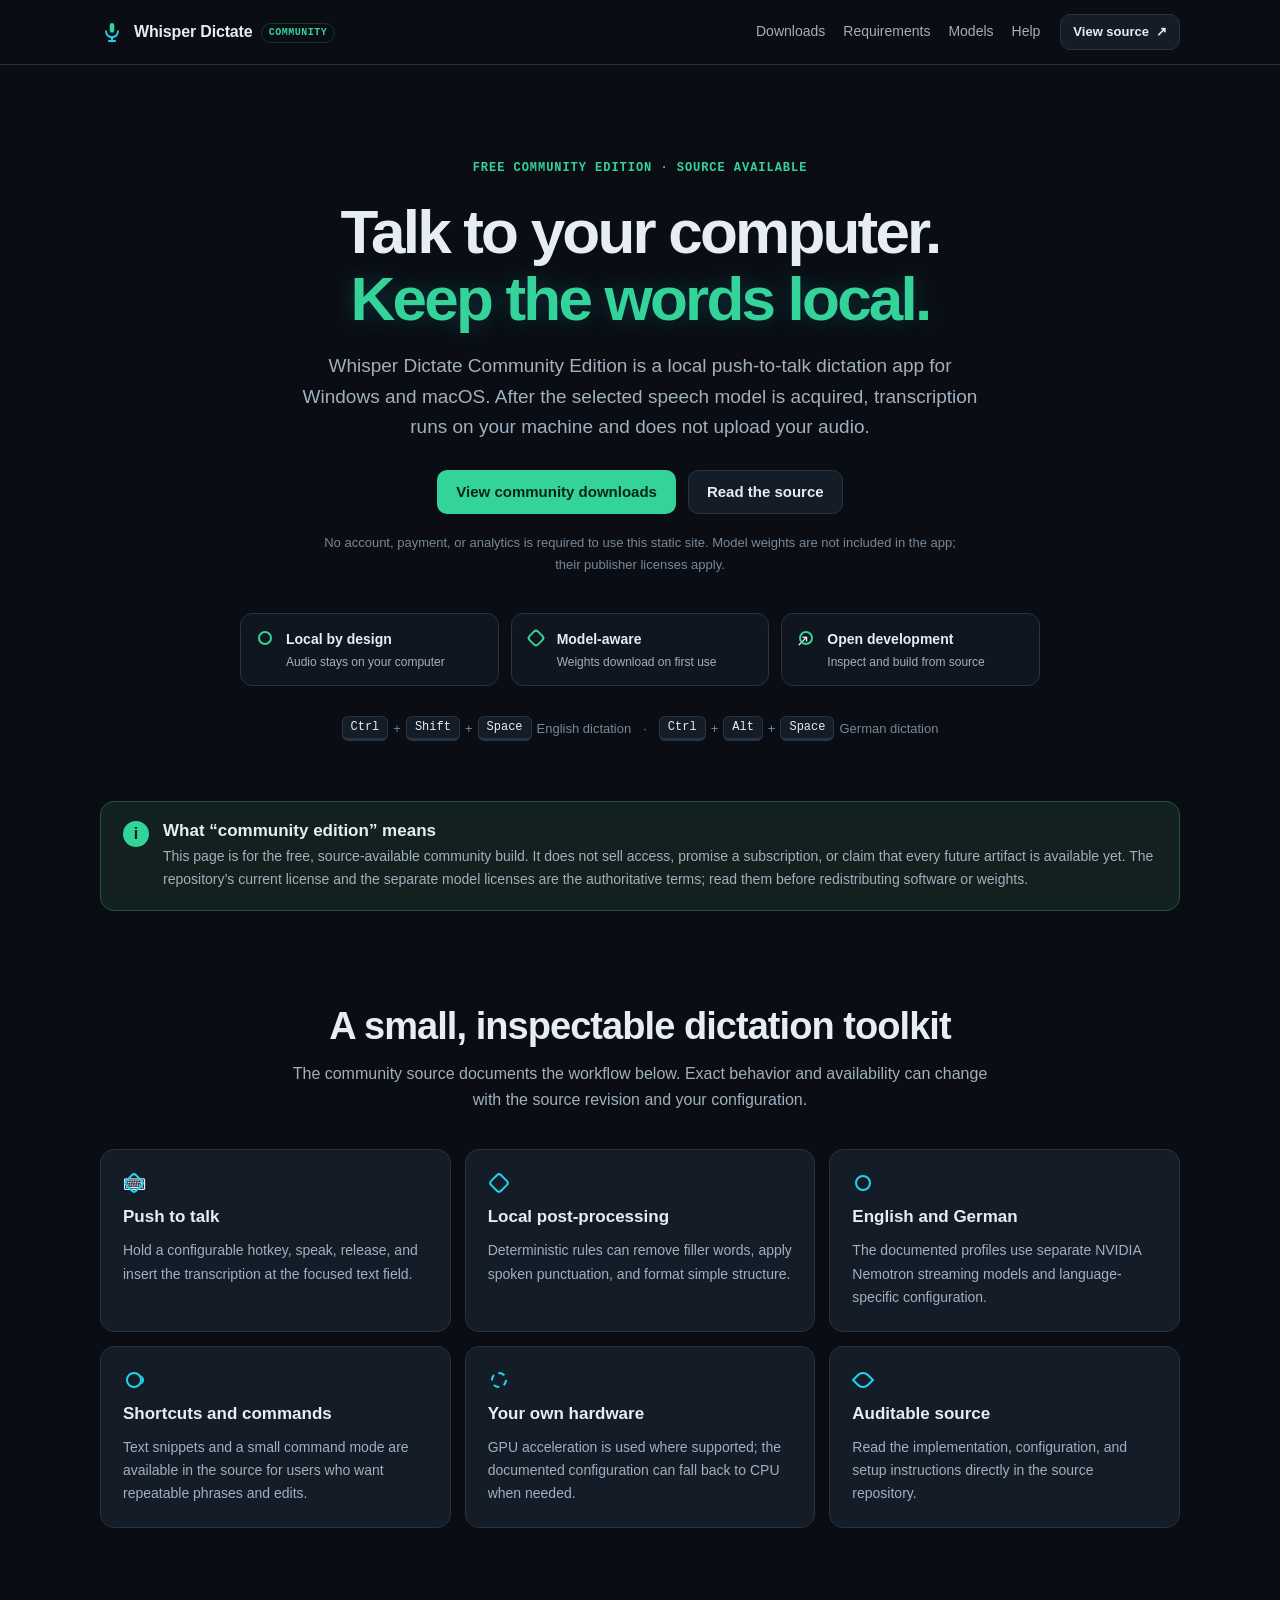
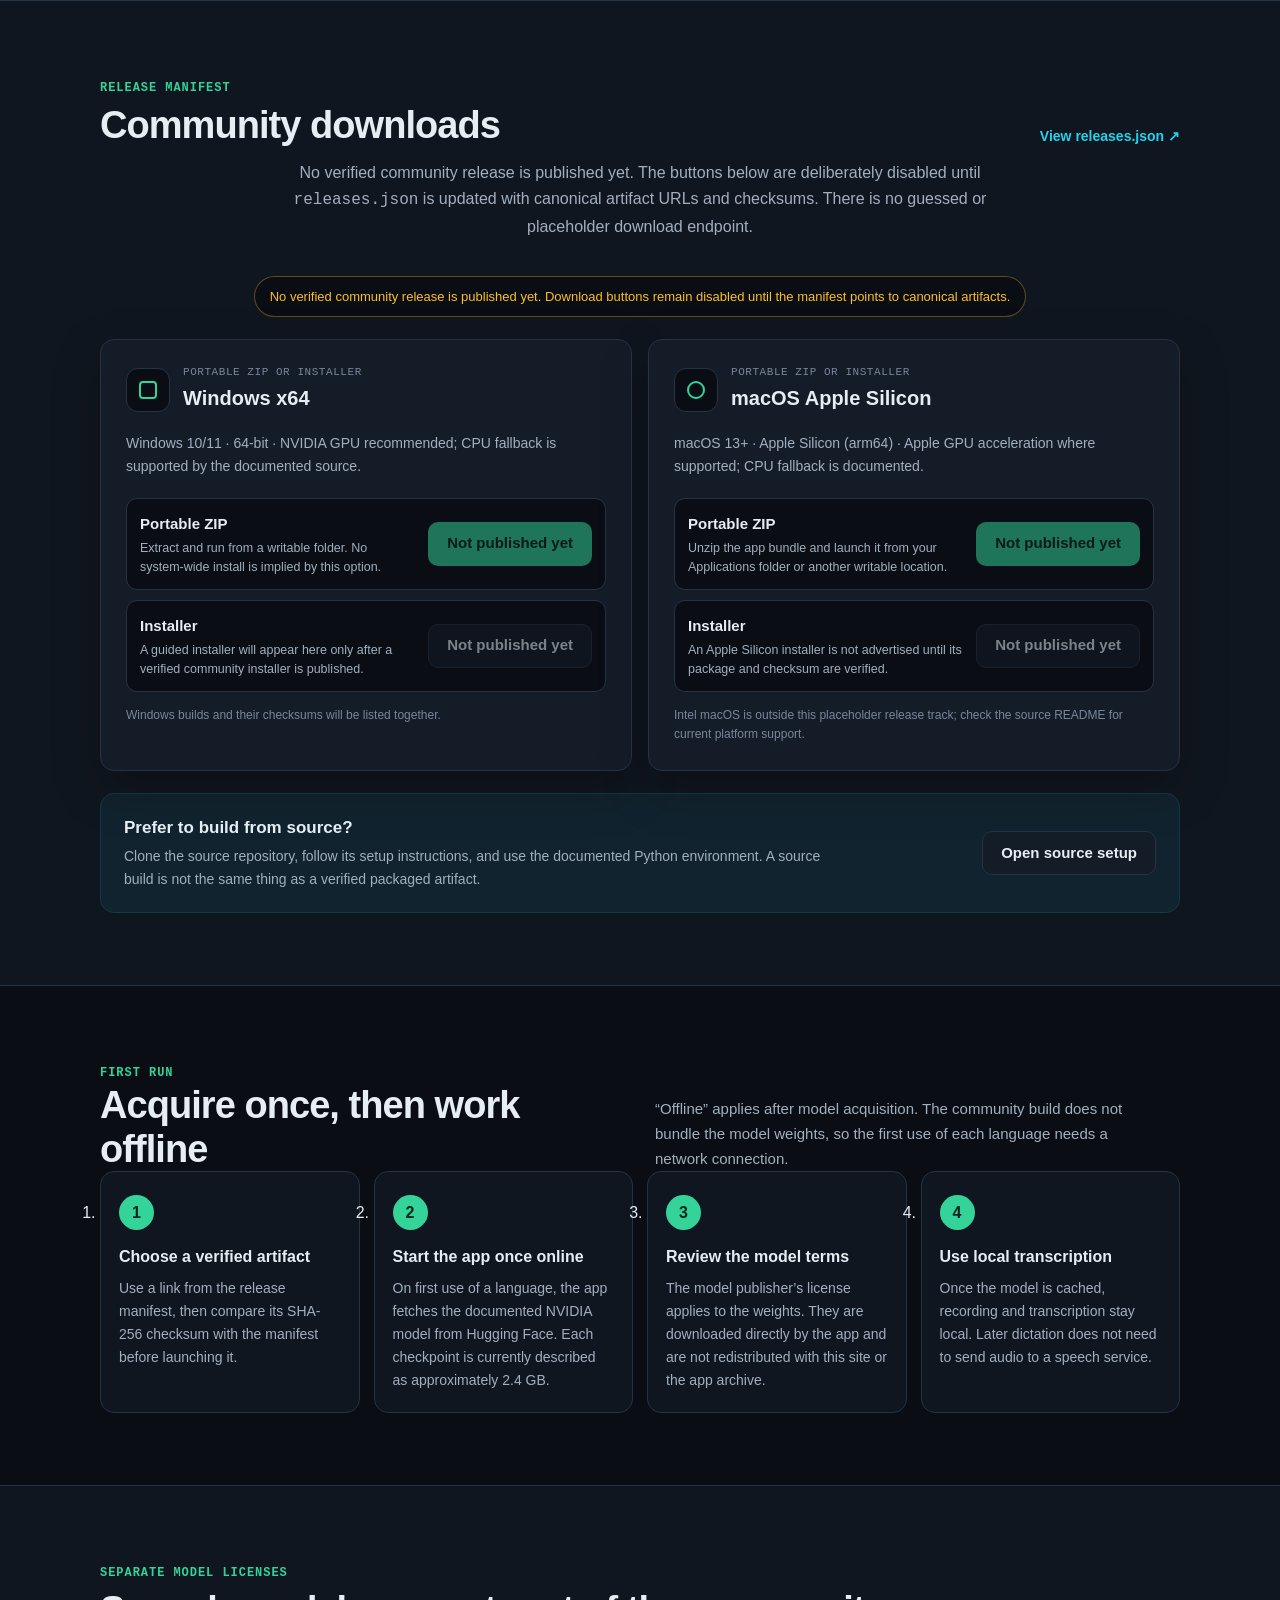
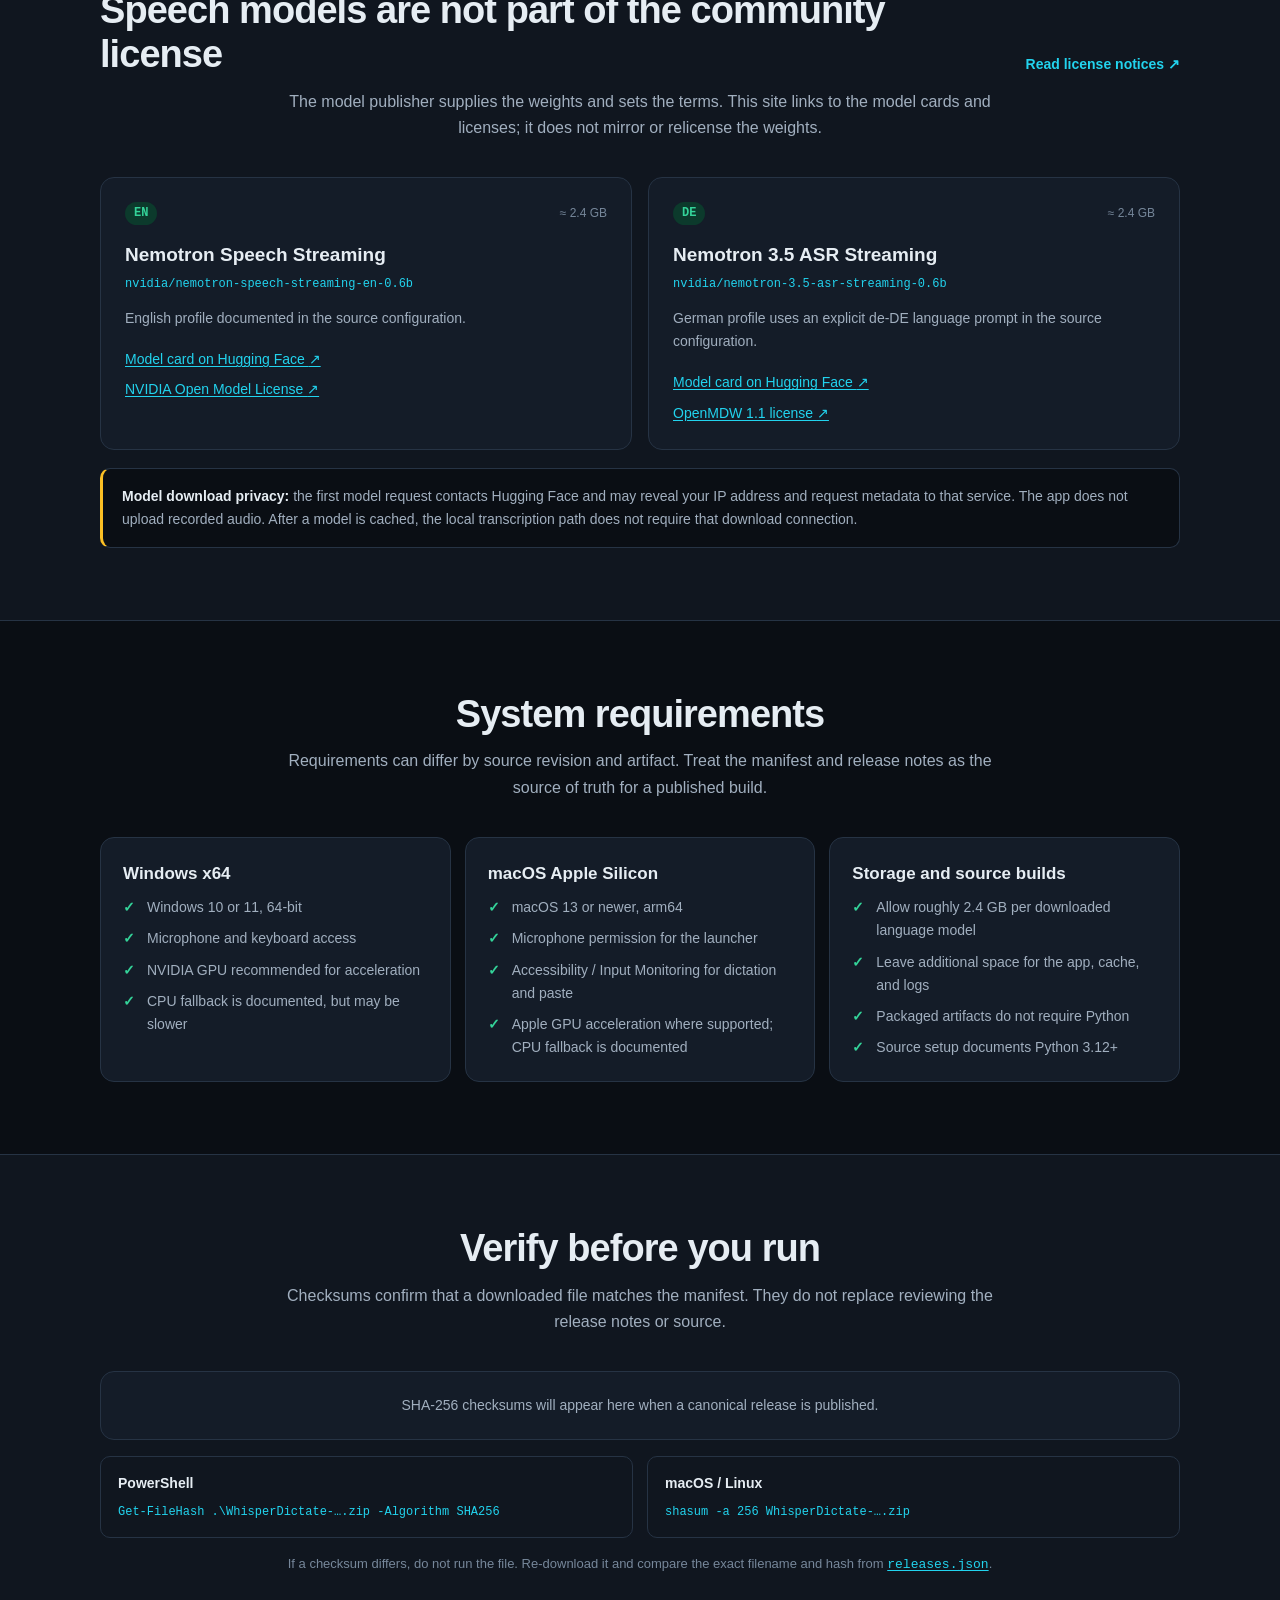
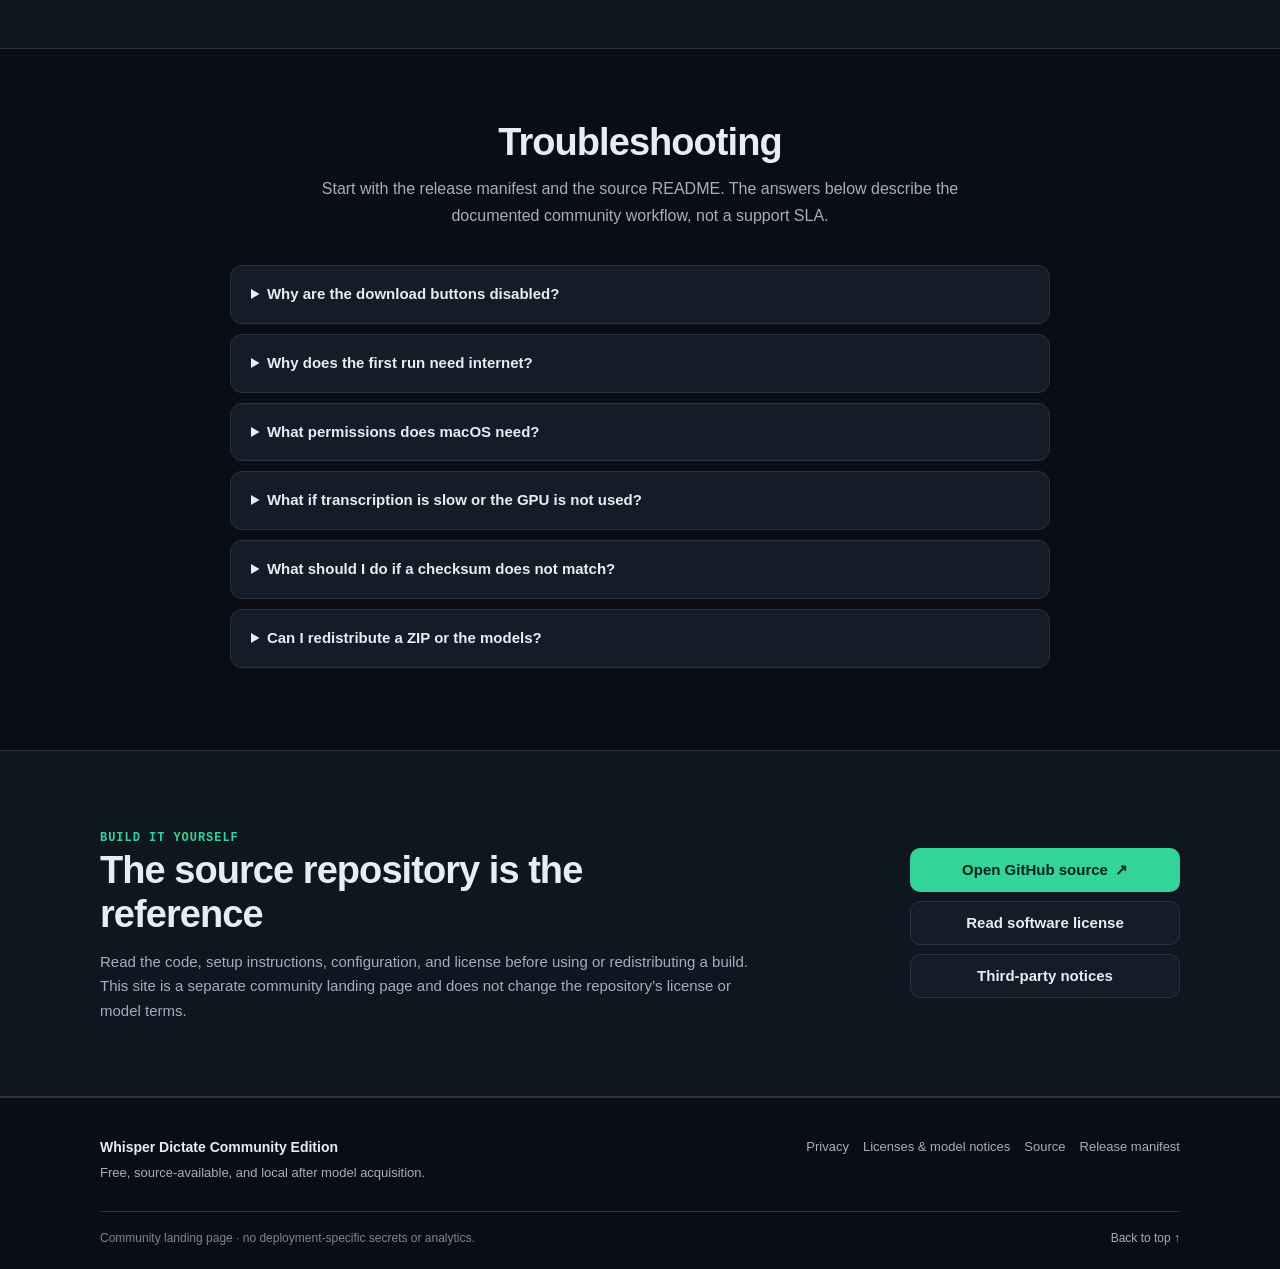
==== index.html @ ba4f7d30 "Initial community download website" ====
<!doctype html>
<html lang="en">
<head>
  <meta charset="utf-8">
  <meta name="viewport" content="width=device-width, initial-scale=1">
  <meta name="color-scheme" content="dark">
  <meta name="theme-color" content="#0a0e14">
  <meta name="description" content="Whisper Dictate Community Edition: free, source-available local dictation for Windows and macOS. Speech models are acquired separately and transcription runs locally after the first download.">
  <title>Whisper Dictate Community Edition — local, offline dictation</title>
  <link rel="icon" href="data:image/svg+xml,%3Csvg xmlns='http://www.w3.org/2000/svg' viewBox='0 0 64 64'%3E%3Ccircle cx='32' cy='32' r='30' fill='%230a0e14'/%3E%3Crect x='26' y='12' width='12' height='24' rx='6' fill='%2334d399'/%3E%3Cpath d='M18 30a14 14 0 0 0 28 0' stroke='%2322d3ee' stroke-width='4' fill='none' stroke-linecap='round'/%3E%3Cpath d='M32 44v8' stroke='%2322d3ee' stroke-width='4' stroke-linecap='round'/%3E%3C/svg%3E">
  <link rel="stylesheet" href="./styles.css">
  <script src="./app.js" defer></script>
</head>
<body>
  <a class="skip-link" href="#main">Skip to main content</a>

  <header class="site-header">
    <nav class="wrap" aria-label="Primary navigation">
      <a class="logo" href="./index.html" aria-label="Whisper Dictate Community Edition home">
        <svg width="24" height="24" viewBox="0 0 64 64" aria-hidden="true" focusable="false">
          <rect x="26" y="8" width="12" height="26" rx="6" fill="#34d399"></rect>
          <path d="M16 30a16 16 0 0 0 32 0" stroke="#22d3ee" stroke-width="5" fill="none" stroke-linecap="round"></path>
          <path d="M32 46v10M22 56h20" stroke="#22d3ee" stroke-width="5" fill-linecap="round"></path>
        </svg>
        <span>Whisper&nbsp;Dictate <span class="edition-mark">Community</span></span>
      </a>
      <div class="nav-links">
        <a href="#downloads">Downloads</a>
        <a href="#requirements">Requirements</a>
        <a href="#models">Models</a>
        <a href="#troubleshooting">Help</a>
      </div>
      <a class="btn btn-secondary btn-small nav-source" href="https://github.com/rorshopping/whisper-dictate-community">View source <span aria-hidden="true">↗</span></a>
    </nav>
  </header>

  <main id="main">
    <section class="hero" id="overview" aria-labelledby="hero-title">
      <div class="wrap">
        <p class="eyebrow">Free community edition · source available</p>
        <h1 id="hero-title">Talk to your computer.<br><span class="grad">Keep the words local.</span></h1>
        <p class="lead">Whisper Dictate Community Edition is a local push-to-talk dictation app for Windows and macOS. After the selected speech model is acquired, transcription runs on your machine and does not upload your audio.</p>
        <div class="actions">
          <a class="btn btn-primary" href="#downloads">View community downloads</a>
          <a class="btn btn-secondary" href="https://github.com/rorshopping/whisper-dictate-community">Read the source</a>
        </div>
        <p class="hero-note">No account, payment, or analytics is required to use this static site. Model weights are not included in the app; their publisher licenses apply.</p>
        <div class="quick-facts" role="group" aria-label="Community edition facts">
          <div class="fact"><span class="fact-icon" aria-hidden="true"></span><span><strong>Local by design</strong><small>Audio stays on your computer</small></span></div>
          <div class="fact"><span class="fact-icon" aria-hidden="true"></span><span><strong>Model-aware</strong><small>Weights download on first use</small></span></div>
          <div class="fact"><span class="fact-icon" aria-hidden="true">↗</span><span><strong>Open development</strong><small>Inspect and build from source</small></span></div>
        </div>
        <div class="key-row" role="group" aria-label="Default dictation shortcuts">
          <kbd>Ctrl</kbd><span>+</span><kbd>Shift</kbd><span>+</span><kbd>Space</kbd><span>English dictation</span>
          <span class="key-separator" aria-hidden="true">·</span>
          <kbd>Ctrl</kbd><span>+</span><kbd>Alt</kbd><span>+</span><kbd>Space</kbd><span>German dictation</span>
        </div>
      </div>
    </section>

    <section class="notice-section" aria-label="What the community edition includes">
      <div class="wrap">
        <div class="notice-card">
          <span class="notice-mark" aria-hidden="true">i</span>
          <div>
            <h2>What “community edition” means</h2>
            <p>This page is for the free, source-available community build. It does not sell access, promise a subscription, or claim that every future artifact is available yet. The repository’s current license and the separate model licenses are the authoritative terms; read them before redistributing software or weights.</p>
          </div>
        </div>
      </div>
    </section>

    <section id="capabilities" aria-labelledby="capabilities-title">
      <div class="wrap">
        <h2 id="capabilities-title">A small, inspectable dictation toolkit</h2>
        <p class="sub">The community source documents the workflow below. Exact behavior and availability can change with the source revision and your configuration.</p>
        <div class="feature-grid">
          <article class="card">
            <div class="card-icon" aria-hidden="true">⌨</div>
            <h3>Push to talk</h3>
            <p>Hold a configurable hotkey, speak, release, and insert the transcription at the focused text field.</p>
          </article>
          <article class="card">
            <div class="card-icon" aria-hidden="true"></div>
            <h3>Local post-processing</h3>
            <p>Deterministic rules can remove filler words, apply spoken punctuation, and format simple structure.</p>
          </article>
          <article class="card">
            <div class="card-icon" aria-hidden="true"></div>
            <h3>English and German</h3>
            <p>The documented profiles use separate NVIDIA Nemotron streaming models and language-specific configuration.</p>
          </article>
          <article class="card">
            <div class="card-icon" aria-hidden="true"></div>
            <h3>Shortcuts and commands</h3>
            <p>Text snippets and a small command mode are available in the source for users who want repeatable phrases and edits.</p>
          </article>
          <article class="card">
            <div class="card-icon" aria-hidden="true"></div>
            <h3>Your own hardware</h3>
            <p>GPU acceleration is used where supported; the documented configuration can fall back to CPU when needed.</p>
          </article>
          <article class="card">
            <div class="card-icon" aria-hidden="true"></div>
            <h3>Auditable source</h3>
            <p>Read the implementation, configuration, and setup instructions directly in the source repository.</p>
          </article>
        </div>
      </div>
    </section>

    <section id="downloads" class="alt" aria-labelledby="downloads-title">
      <div class="wrap">
        <div class="section-heading">
          <div>
            <p class="eyebrow">Release manifest</p>
            <h2 id="downloads-title">Community downloads</h2>
          </div>
          <a class="text-link" href="./releases.json">View releases.json <span aria-hidden="true">↗</span></a>
        </div>
        <p class="sub">No verified community release is published yet. The buttons below are deliberately disabled until <code>releases.json</code> is updated with canonical artifact URLs and checksums. There is no guessed or placeholder download endpoint.</p>
        <p class="release-status status-placeholder" id="release-status" role="status" aria-live="polite">Loading the release manifest…</p>
        <noscript><p class="inline-note">JavaScript is required to read the same-origin release manifest. The download buttons stay disabled for safety; you can still inspect <a href="./releases.json"><code>releases.json</code></a> and the <a href="https://github.com/rorshopping/whisper-dictate-community">source repository</a>.</p></noscript>

        <div class="release-grid">
          <article class="release-card" data-platform-card="windows-x64" aria-labelledby="windows-title">
            <div class="release-card-header">
              <div class="os-mark" aria-hidden="true"></div>
              <div>
                <p class="platform-kicker">Portable ZIP or installer</p>
                <h3 id="windows-title">Windows x64</h3>
              </div>
            </div>
            <p class="platform-requirements">Windows 10/11 · 64-bit · NVIDIA GPU recommended; CPU fallback is supported by the documented source.</p>
            <div class="download-list">
              <div class="download-row">
                <div>
                  <h4>Portable ZIP</h4>
                  <p>Extract and run from a writable folder. No system-wide install is implied by this option.</p>
                </div>
                <button class="btn btn-primary download-action" type="button" data-download data-platform="windows-x64" data-artifact="portable_zip" disabled>Not published yet</button>
              </div>
              <div class="download-row">
                <div>
                  <h4>Installer</h4>
                  <p>A guided installer will appear here only after a verified community installer is published.</p>
                </div>
                <button class="btn btn-secondary download-action" type="button" data-download data-platform="windows-x64" data-artifact="installer" disabled>Not published yet</button>
              </div>
            </div>
            <p class="artifact-note">Windows builds and their checksums will be listed together.</p>
          </article>

          <article class="release-card" data-platform-card="macos-apple-silicon" aria-labelledby="macos-title">
            <div class="release-card-header">
              <div class="os-mark" aria-hidden="true"></div>
              <div>
                <p class="platform-kicker">Portable ZIP or installer</p>
                <h3 id="macos-title">macOS Apple Silicon</h3>
              </div>
            </div>
            <p class="platform-requirements">macOS 13+ · Apple Silicon (arm64) · Apple GPU acceleration where supported; CPU fallback is documented.</p>
            <div class="download-list">
              <div class="download-row">
                <div>
                  <h4>Portable ZIP</h4>
                  <p>Unzip the app bundle and launch it from your Applications folder or another writable location.</p>
                </div>
                <button class="btn btn-primary download-action" type="button" data-download data-platform="macos-apple-silicon" data-artifact="portable_zip" disabled>Not published yet</button>
              </div>
              <div class="download-row">
                <div>
                  <h4>Installer</h4>
                  <p>An Apple Silicon installer is not advertised until its package and checksum are verified.</p>
                </div>
                <button class="btn btn-secondary download-action" type="button" data-download data-platform="macos-apple-silicon" data-artifact="installer" disabled>Not published yet</button>
              </div>
            </div>
            <p class="artifact-note">Intel macOS is outside this placeholder release track; check the source README for current platform support.</p>
          </article>
        </div>

        <div class="source-callout">
          <div>
            <h3>Prefer to build from source?</h3>
            <p>Clone the source repository, follow its setup instructions, and use the documented Python environment. A source build is not the same thing as a verified packaged artifact.</p>
          </div>
          <a class="btn btn-secondary" href="https://github.com/rorshopping/whisper-dictate-community#install">Open source setup</a>
        </div>
      </div>
    </section>

    <section id="first-run" aria-labelledby="first-run-title">
      <div class="wrap">
        <div class="split-heading">
          <div>
            <p class="eyebrow">First run</p>
            <h2 id="first-run-title">Acquire once, then work offline</h2>
          </div>
          <p>“Offline” applies after model acquisition. The community build does not bundle the model weights, so the first use of each language needs a network connection.</p>
        </div>
        <ol class="steps" aria-label="Model acquisition steps">
          <li class="step">
            <span class="step-number">1</span>
            <h3>Choose a verified artifact</h3>
            <p>Use a link from the release manifest, then compare its SHA-256 checksum with the manifest before launching it.</p>
          </li>
          <li class="step">
            <span class="step-number">2</span>
            <h3>Start the app once online</h3>
            <p>On first use of a language, the app fetches the documented NVIDIA model from Hugging Face. Each checkpoint is currently described as approximately 2.4 GB.</p>
          </li>
          <li class="step">
            <span class="step-number">3</span>
            <h3>Review the model terms</h3>
            <p>The model publisher’s license applies to the weights. They are downloaded directly by the app and are not redistributed with this site or the app archive.</p>
          </li>
          <li class="step">
            <span class="step-number">4</span>
            <h3>Use local transcription</h3>
            <p>Once the model is cached, recording and transcription stay local. Later dictation does not need to send audio to a speech service.</p>
          </li>
        </ol>
      </div>
    </section>

    <section id="models" class="alt" aria-labelledby="models-title">
      <div class="wrap">
        <div class="section-heading">
          <div>
            <p class="eyebrow">Separate model licenses</p>
            <h2 id="models-title">Speech models are not part of the community license</h2>
          </div>
          <a class="text-link" href="./licenses.html">Read license notices <span aria-hidden="true">↗</span></a>
        </div>
        <p class="sub">The model publisher supplies the weights and sets the terms. This site links to the model cards and licenses; it does not mirror or relicense the weights.</p>
        <div class="model-grid">
          <article class="model-card">
            <div class="model-card-top">
              <span class="language-chip">EN</span>
              <span class="model-size">≈ 2.4 GB</span>
            </div>
            <h3>Nemotron Speech Streaming</h3>
            <p class="mono model-id">nvidia/nemotron-speech-streaming-en-0.6b</p>
            <p>English profile documented in the source configuration.</p>
            <div class="link-stack">
              <a href="https://huggingface.co/nvidia/nemotron-speech-streaming-en-0.6b">Model card on Hugging Face <span aria-hidden="true">↗</span></a>
              <a href="https://www.nvidia.com/en-us/agreements/enterprise-software/nvidia-open-model-license/">NVIDIA Open Model License <span aria-hidden="true">↗</span></a>
            </div>
          </article>
          <article class="model-card">
            <div class="model-card-top">
              <span class="language-chip">DE</span>
              <span class="model-size">≈ 2.4 GB</span>
            </div>
            <h3>Nemotron 3.5 ASR Streaming</h3>
            <p class="mono model-id">nvidia/nemotron-3.5-asr-streaming-0.6b</p>
            <p>German profile uses an explicit de-DE language prompt in the source configuration.</p>
            <div class="link-stack">
              <a href="https://huggingface.co/nvidia/nemotron-3.5-asr-streaming-0.6b">Model card on Hugging Face <span aria-hidden="true">↗</span></a>
              <a href="https://openmdw.ai/license/1-1/">OpenMDW 1.1 license <span aria-hidden="true">↗</span></a>
            </div>
          </article>
        </div>
        <div class="inline-note">
          <strong>Model download privacy:</strong> the first model request contacts Hugging Face and may reveal your IP address and request metadata to that service. The app does not upload recorded audio. After a model is cached, the local transcription path does not require that download connection.
        </div>
      </div>
    </section>

    <section id="requirements" aria-labelledby="requirements-title">
      <div class="wrap">
        <h2 id="requirements-title">System requirements</h2>
        <p class="sub">Requirements can differ by source revision and artifact. Treat the manifest and release notes as the source of truth for a published build.</p>
        <div class="requirements-grid">
          <article class="requirement-card">
            <h3>Windows x64</h3>
            <ul class="check-list">
              <li>Windows 10 or 11, 64-bit</li>
              <li>Microphone and keyboard access</li>
              <li>NVIDIA GPU recommended for acceleration</li>
              <li>CPU fallback is documented, but may be slower</li>
            </ul>
          </article>
          <article class="requirement-card">
            <h3>macOS Apple Silicon</h3>
            <ul class="check-list">
              <li>macOS 13 or newer, arm64</li>
              <li>Microphone permission for the launcher</li>
              <li>Accessibility / Input Monitoring for dictation and paste</li>
              <li>Apple GPU acceleration where supported; CPU fallback is documented</li>
            </ul>
          </article>
          <article class="requirement-card">
            <h3>Storage and source builds</h3>
            <ul class="check-list">
              <li>Allow roughly 2.4 GB per downloaded language model</li>
              <li>Leave additional space for the app, cache, and logs</li>
              <li>Packaged artifacts do not require Python</li>
              <li>Source setup documents Python 3.12+</li>
            </ul>
          </article>
        </div>
      </div>
    </section>

    <section id="checksums" class="alt" aria-labelledby="checksums-title">
      <div class="wrap">
        <h2 id="checksums-title">Verify before you run</h2>
        <p class="sub">Checksums confirm that a downloaded file matches the manifest. They do not replace reviewing the release notes or source.</p>
        <div class="checksum-panel" id="checksum-list" aria-live="polite">
          <p class="empty-state">SHA-256 checksums will appear here when a canonical release is published.</p>
        </div>
        <div class="checksum-help">
          <div>
            <h3>PowerShell</h3>
            <code>Get-FileHash .\WhisperDictate-….zip -Algorithm SHA256</code>
          </div>
          <div>
            <h3>macOS / Linux</h3>
            <code>shasum -a 256 WhisperDictate-….zip</code>
          </div>
        </div>
        <p class="small-note">If a checksum differs, do not run the file. Re-download it and compare the exact filename and hash from <a href="./releases.json"><code>releases.json</code></a>.</p>
      </div>
    </section>

    <section id="troubleshooting" aria-labelledby="troubleshooting-title">
      <div class="wrap">
        <h2 id="troubleshooting-title">Troubleshooting</h2>
        <p class="sub">Start with the release manifest and the source README. The answers below describe the documented community workflow, not a support SLA.</p>
        <div class="faq-list">
          <details>
            <summary>Why are the download buttons disabled?</summary>
            <p>No canonical community release has been entered into <a href="./releases.json"><code>releases.json</code></a> yet. The site intentionally refuses to invent a download URL. Watch the source repository’s release page and update the manifest only after artifacts and checksums are verified.</p>
          </details>
          <details>
            <summary>Why does the first run need internet?</summary>
            <p>Speech model weights are not bundled. The first use of each language downloads the selected model from Hugging Face. After the model is cached, the documented transcription path runs locally and can work offline.</p>
          </details>
          <details>
            <summary>What permissions does macOS need?</summary>
            <p>Grant Microphone access to the app or launcher. Dictation and text insertion also use Accessibility / Input Monitoring, and the documented launcher may request Automation access for System Events. Denied permissions can allow recording without allowing text to be inserted.</p>
          </details>
          <details>
            <summary>What if transcription is slow or the GPU is not used?</summary>
            <p>Check the release/source configuration and the app log. GPU acceleration depends on the platform, available hardware, model, and chosen device. The documented configuration can fall back to CPU, which is generally slower.</p>
          </details>
          <details>
            <summary>What should I do if a checksum does not match?</summary>
            <p>Do not run the artifact. Confirm the exact filename, download it again from the canonical URL in the manifest, and compare the full SHA-256 digest. A mismatch is a reason to stop and investigate.</p>
          </details>
          <details>
            <summary>Can I redistribute a ZIP or the models?</summary>
            <p>Do not assume that the model or software terms permit redistribution. Read the repository <a href="https://github.com/rorshopping/whisper-dictate-community/blob/master/LICENSE">software license</a>, the linked model licenses, and the repository’s <a href="https://github.com/rorshopping/whisper-dictate-community/blob/master/THIRD-PARTY-NOTICES.md">third-party notices</a> first.</p>
          </details>
        </div>
      </div>
    </section>

    <section id="source" class="alt" aria-labelledby="source-title">
      <div class="wrap source-panel">
        <div>
          <p class="eyebrow">Build it yourself</p>
          <h2 id="source-title">The source repository is the reference</h2>
          <p>Read the code, setup instructions, configuration, and license before using or redistributing a build. This site is a separate community landing page and does not change the repository’s license or model terms.</p>
        </div>
        <div class="source-links">
          <a class="btn btn-primary" href="https://github.com/rorshopping/whisper-dictate-community">Open GitHub source <span aria-hidden="true">↗</span></a>
          <a class="btn btn-secondary" href="https://github.com/rorshopping/whisper-dictate-community/blob/master/LICENSE">Read software license</a>
          <a class="btn btn-secondary" href="https://github.com/rorshopping/whisper-dictate-community/blob/master/THIRD-PARTY-NOTICES.md">Third-party notices</a>
        </div>
      </div>
    </section>
  </main>

  <footer>
    <div class="wrap footer-inner">
      <div>
        <strong>Whisper Dictate Community Edition</strong>
        <p>Free, source-available, and local after model acquisition.</p>
      </div>
      <div class="footer-links">
        <a href="./privacy.html">Privacy</a>
        <a href="./licenses.html">Licenses &amp; model notices</a>
        <a href="https://github.com/rorshopping/whisper-dictate-community">Source</a>
        <a href="./releases.json">Release manifest</a>
      </div>
    </div>
    <div class="wrap footer-bottom">
      <span>Community landing page · no deployment-specific secrets or analytics.</span>
      <a href="#overview">Back to top ↑</a>
    </div>
  </footer>
</body>
</html>
---- styles.css ----
:root {
  --bg: #0a0e14;
  --panel: #10161f;
  --panel-2: #141c28;
  --panel-3: #182331;
  --border: #263344;
  --text: #e6edf3;
  --muted: #a1afbf;
  --muted-2: #76879a;
  --green: #34d399;
  --green-dark: #0c3a2c;
  --cyan: #22d3ee;
  --cyan-dark: #103b48;
  --yellow: #fbbf24;
  --radius: 14px;
  --shadow: 0 18px 50px rgba(0, 0, 0, 0.22);
}

* { box-sizing: border-box; margin: 0; padding: 0; }

html {
  scroll-behavior: smooth;
  background: var(--bg);
}

body {
  background: var(--bg);
  color: var(--text);
  font: 16px/1.65 -apple-system, BlinkMacSystemFont, "Segoe UI", Roboto, Helvetica, Arial, sans-serif;
  -webkit-font-smoothing: antialiased;
}

code, kbd, .mono {
  font-family: ui-monospace, "Cascadia Code", Consolas, "SF Mono", Menlo, monospace;
}

a { color: var(--cyan); text-decoration: underline; text-underline-offset: 2px; }
a:hover { text-decoration: underline; }
.logo:hover, .nav-links a:hover, .btn:hover, .text-link:hover, .footer-links a:hover, .footer-bottom a:hover { text-decoration: none; }
.logo, .nav-links a, .btn, .text-link, .footer-links a, .footer-bottom a { text-decoration: none; }

:focus-visible {
  outline: 3px solid var(--cyan);
  outline-offset: 4px;
  border-radius: 4px;
}

.wrap { width: min(100% - 48px, 1080px); margin-inline: auto; }

.skip-link {
  position: fixed;
  z-index: 100;
  top: 12px;
  left: 16px;
  padding: 9px 14px;
  color: #06251c;
  background: var(--green);
  border-radius: 8px;
  font-weight: 700;
  transform: translateY(-180%);
  transition: transform 0.15s ease;
}
.skip-link:focus { transform: translateY(0); }

/* Header and navigation */
.site-header {
  position: sticky;
  top: 0;
  z-index: 10;
  background: rgba(10, 14, 20, 0.9);
  border-bottom: 1px solid var(--border);
  backdrop-filter: blur(12px);
}
.site-header .wrap {
  min-height: 64px;
  display: flex;
  align-items: center;
  gap: 20px;
}
.logo {
  display: inline-flex;
  align-items: center;
  gap: 10px;
  flex-shrink: 0;
  color: var(--text);
  font-size: 16px;
  font-weight: 750;
  letter-spacing: -0.01em;
}
.logo:hover { text-decoration: none; }
.logo svg { display: block; }
.edition-mark {
  display: inline-block;
  margin-left: 4px;
  padding: 2px 7px;
  color: var(--green);
  border: 1px solid var(--green-dark);
  border-radius: 999px;
  font: 700 10px/1.4 ui-monospace, "Cascadia Code", Consolas, monospace;
  letter-spacing: 0.05em;
  text-transform: uppercase;
  vertical-align: 2px;
}
.nav-links {
  display: flex;
  align-items: center;
  gap: 18px;
  margin-left: auto;
  color: var(--muted);
  font-size: 14px;
}
.nav-links a { color: var(--muted); }
.nav-links a:hover { color: var(--text); text-decoration: none; }
.nav-source { flex-shrink: 0; }

/* Shared controls */
.btn {
  display: inline-flex;
  min-height: 44px;
  align-items: center;
  justify-content: center;
  gap: 7px;
  padding: 10px 18px;
  border: 1px solid transparent;
  border-radius: 10px;
  color: var(--text);
  font-size: 15px;
  font-weight: 700;
  line-height: 1.25;
  text-align: center;
  transition: transform 0.12s ease, filter 0.15s ease, border-color 0.15s ease;
}
.btn:hover { transform: translateY(-1px); filter: brightness(1.08); text-decoration: none; }
.btn-primary { color: #06251c; background: var(--green); }
.btn-secondary { color: var(--text); background: var(--panel-2); border-color: var(--border); }
.btn-small { min-height: 36px; padding: 7px 12px; font-size: 13px; }
.btn:disabled,
.download-action[aria-disabled="true"] { cursor: not-allowed; opacity: 0.52; filter: none; transform: none; }
.text-link { color: var(--cyan); font-size: 14px; font-weight: 700; white-space: nowrap; }
.text-link:hover { text-decoration: underline; }

/* Hero */
.hero { padding: 88px 0 60px; text-align: center; }
.eyebrow {
  display: inline-block;
  color: var(--green);
  font: 700 12px/1.5 ui-monospace, "Cascadia Code", Consolas, monospace;
  letter-spacing: 0.08em;
  text-transform: uppercase;
}
.hero h1 {
  max-width: 850px;
  margin: 20px auto 18px;
  color: var(--text);
  font-size: clamp(36px, 6vw, 62px);
  font-weight: 800;
  letter-spacing: -0.045em;
  line-height: 1.08;
}
.grad {
  color: var(--green);
  text-shadow: 0 0 22px rgba(34, 211, 238, 0.2);
}
.lead { max-width: 700px; margin: 0 auto 28px; color: var(--muted); font-size: 19px; line-height: 1.6; }
.actions { display: flex; justify-content: center; flex-wrap: wrap; gap: 12px; }
.hero-note { max-width: 660px; margin: 18px auto 0; color: var(--muted-2); font-size: 13px; }
.quick-facts {
  display: grid;
  grid-template-columns: repeat(3, 1fr);
  gap: 12px;
  max-width: 800px;
  margin: 38px auto 0;
  text-align: left;
}
.fact {
  display: flex;
  align-items: flex-start;
  gap: 11px;
  padding: 14px;
  background: var(--panel);
  border: 1px solid var(--border);
  border-radius: 12px;
}
.fact-icon { position: relative; flex: 0 0 20px; width: 20px; height: 20px; }
.fact-icon::before { position: absolute; inset: 3px; border: 2px solid var(--green); border-radius: 50%; content: ""; }
.fact:nth-child(2) .fact-icon::before { border-radius: 4px; transform: rotate(45deg); }
.fact strong, .fact small { display: block; }
.fact strong { font-size: 14px; }
.fact small { margin-top: 3px; color: var(--muted); font-size: 12px; line-height: 1.4; }
.key-row {
  display: flex;
  align-items: center;
  justify-content: center;
  flex-wrap: wrap;
  gap: 5px;
  margin-top: 30px;
  color: var(--muted);
  font-size: 13px;
}
kbd {
  display: inline-block;
  min-width: 25px;
  padding: 3px 8px;
  color: var(--text);
  background: var(--panel-2);
  border: 1px solid var(--border);
  border-bottom-width: 3px;
  border-radius: 6px;
  font-size: 12px;
  line-height: 1.25;
  text-align: center;
}
.key-row > span:not(.key-separator) { color: var(--muted-2); }
.key-separator { margin: 0 7px; color: var(--muted-2); }

/* Notices and section headings */
.notice-section { padding: 0 0 22px; }
.notice-card {
  display: flex;
  gap: 14px;
  padding: 19px 22px;
  background: #12211f;
  border: 1px solid #245245;
  border-radius: var(--radius);
}
.notice-mark {
  display: grid;
  flex: 0 0 26px;
  width: 26px;
  height: 26px;
  place-items: center;
  color: #06251c;
  background: var(--green);
  border-radius: 50%;
  font-weight: 900;
}
.notice-card h2 { margin: 0 0 4px; font-size: 17px; text-align: left; letter-spacing: 0; }
.notice-card p { color: var(--muted); font-size: 14px; }
section { padding: 72px 0; }
section.alt { background: var(--panel); border-top: 1px solid var(--border); border-bottom: 1px solid var(--border); }
h2 { color: var(--text); font-size: clamp(27px, 4vw, 38px); line-height: 1.15; letter-spacing: -0.025em; text-align: center; }
.sub { max-width: 720px; margin: 12px auto 36px; color: var(--muted); font-size: 16px; text-align: center; }
.section-heading { display: flex; align-items: end; justify-content: space-between; gap: 20px; }
.section-heading h2 { text-align: left; }
.section-heading .eyebrow { margin-bottom: 7px; }

/* Feature cards */
.feature-grid { display: grid; grid-template-columns: repeat(3, 1fr); gap: 14px; }
.card, .requirement-card {
  padding: 22px;
  background: var(--panel-2);
  border: 1px solid var(--border);
  border-radius: var(--radius);
}
.card { min-height: 168px; }
.card-icon { position: relative; width: 22px; height: 22px; margin-bottom: 9px; }
.card-icon::before { position: absolute; inset: 3px; border: 2px solid var(--cyan); border-radius: 4px; content: ""; transform: rotate(45deg); }
.card:nth-child(3) .card-icon::before { border-radius: 50%; transform: none; }
.card:nth-child(4) .card-icon::before { border-radius: 50%; box-shadow: 5px 0 0 -3px var(--cyan); transform: none; }
.card:nth-child(5) .card-icon::before { border-radius: 50%; border-style: dashed; transform: none; }
.card:nth-child(6) .card-icon::before { border-radius: 50% 0; transform: rotate(45deg); }
.card h3, .requirement-card h3 { margin-bottom: 8px; font-size: 17px; }
.card p, .requirement-card p { color: var(--muted); font-size: 14px; }

/* Download cards */
.release-status {
  width: fit-content;
  max-width: 100%;
  margin: 0 auto 22px;
  padding: 9px 15px;
  border: 1px solid var(--border);
  border-radius: 999px;
  color: var(--muted);
  background: var(--bg);
  font-size: 13px;
  text-align: center;
}
.status-placeholder { color: var(--yellow); border-color: rgba(251, 191, 36, 0.35); }
.status-published { color: var(--green); border-color: rgba(52, 211, 153, 0.4); }
.release-grid { display: grid; grid-template-columns: 1fr 1fr; gap: 16px; }
.release-card {
  padding: 25px;
  background: var(--panel-2);
  border: 1px solid var(--border);
  border-radius: var(--radius);
  box-shadow: var(--shadow);
}
.release-card-header { display: flex; align-items: center; gap: 13px; }
.os-mark {
  position: relative;
  flex: 0 0 44px;
  width: 44px;
  height: 44px;
  background: var(--bg);
  border: 1px solid var(--border);
  border-radius: 12px;
}
.os-mark::before { position: absolute; inset: 12px; border: 2px solid var(--green); border-radius: 4px; content: ""; }
[data-platform-card="macos-apple-silicon"] .os-mark::before { border-radius: 50%; }
.platform-kicker { color: var(--muted-2); font: 11px/1.3 ui-monospace, "Cascadia Code", Consolas, monospace; letter-spacing: 0.05em; text-transform: uppercase; }
.release-card h3 { margin-top: 2px; font-size: 20px; }
.platform-requirements { min-height: 52px; margin: 17px 0 14px; color: var(--muted); font-size: 14px; }
.download-list { display: grid; gap: 10px; }
.download-row { display: flex; align-items: center; justify-content: space-between; gap: 14px; padding: 13px; background: var(--bg); border: 1px solid var(--border); border-radius: 11px; }
.download-row h4 { margin-bottom: 3px; font-size: 15px; }
.download-row p { max-width: 350px; color: var(--muted); font-size: 12.5px; line-height: 1.45; }
.download-action { flex: 0 0 auto; }
.artifact-note { margin-top: 14px; color: var(--muted-2); font-size: 12px; }
.source-callout {
  display: flex;
  align-items: center;
  justify-content: space-between;
  gap: 20px;
  margin-top: 22px;
  padding: 20px 23px;
  background: rgba(34, 211, 238, 0.07);
  border: 1px solid var(--cyan-dark);
  border-radius: var(--radius);
}
.source-callout h3 { margin-bottom: 3px; font-size: 17px; }
.source-callout p { max-width: 700px; color: var(--muted); font-size: 14px; }

/* First-run steps */
.split-heading { display: grid; grid-template-columns: 1fr 1fr; align-items: end; gap: 30px; }
.split-heading h2 { text-align: left; }
.split-heading > p { max-width: 500px; color: var(--muted); font-size: 15px; }
.steps { display: grid; grid-template-columns: repeat(4, 1fr); gap: 14px; counter-reset: step; }
.step { position: relative; padding: 23px 18px 20px; background: var(--panel); border: 1px solid var(--border); border-radius: var(--radius); }
.step-number { display: grid; width: 35px; height: 35px; place-items: center; margin-bottom: 14px; color: #06251c; background: var(--green); border-radius: 50%; font-weight: 850; }
.step h3 { margin-bottom: 6px; font-size: 16px; }
.step p { color: var(--muted); font-size: 14px; }

/* Model cards */
.model-grid { display: grid; grid-template-columns: 1fr 1fr; gap: 16px; }
.model-card { padding: 24px; background: var(--panel-2); border: 1px solid var(--border); border-radius: var(--radius); }
.model-card-top { display: flex; align-items: center; justify-content: space-between; gap: 12px; }
.language-chip { padding: 3px 9px; color: var(--green); background: var(--green-dark); border-radius: 999px; font: 800 12px/1.4 ui-monospace, "Cascadia Code", Consolas, monospace; }
.model-size { color: var(--muted-2); font-size: 12px; }
.model-card h3 { margin: 14px 0 5px; font-size: 19px; }
.model-id { overflow-wrap: anywhere; color: var(--cyan); font-size: 12px; }
.model-card > p:not(.model-id) { margin-top: 12px; color: var(--muted); font-size: 14px; }
.link-stack { display: grid; gap: 7px; margin-top: 18px; font-size: 14px; }
.inline-note { margin-top: 18px; padding: 16px 19px; color: var(--muted); background: var(--bg); border: 1px solid var(--border); border-left: 3px solid var(--yellow); border-radius: 10px; font-size: 14px; }
.inline-note strong { color: var(--text); }

/* Requirements */
.requirements-grid { display: grid; grid-template-columns: repeat(3, 1fr); gap: 14px; }
.requirement-card { min-height: 235px; }
.check-list { display: grid; gap: 8px; padding: 0; list-style: none; }
.check-list li { position: relative; padding-left: 24px; color: var(--muted); font-size: 14px; }
.check-list li::before { position: absolute; left: 0; color: var(--green); content: "✓"; font-weight: 800; }

/* Checksums */
.checksum-panel { overflow: hidden; background: var(--panel-2); border: 1px solid var(--border); border-radius: var(--radius); }
.empty-state { padding: 22px; color: var(--muted); font-size: 14px; text-align: center; }
.checksum-row { display: grid; grid-template-columns: 1.1fr 1fr auto; align-items: center; gap: 15px; padding: 14px 18px; border-bottom: 1px solid var(--border); }
.checksum-row:last-child { border-bottom: 0; }
.checksum-file { overflow-wrap: anywhere; color: var(--text); font-size: 13px; }
.checksum-hash { overflow-wrap: anywhere; color: var(--cyan); font-size: 12px; }
.checksum-kind { color: var(--muted-2); font-size: 11px; text-align: right; }
.checksum-help { display: grid; grid-template-columns: 1fr 1fr; gap: 14px; margin-top: 16px; }
.checksum-help > div { padding: 15px 17px; background: var(--panel); border: 1px solid var(--border); border-radius: 10px; }
.checksum-help h3 { margin-bottom: 7px; font-size: 14px; }
.checksum-help code { display: block; overflow-wrap: anywhere; color: var(--cyan); font-size: 12px; }
.small-note { margin-top: 15px; color: var(--muted-2); font-size: 13px; text-align: center; }

/* FAQ and source */
.faq-list { max-width: 820px; margin: 0 auto; }
details { margin-bottom: 10px; padding: 16px 20px; background: var(--panel-2); border: 1px solid var(--border); border-radius: 12px; }
summary { cursor: pointer; color: var(--text); font-size: 15px; font-weight: 700; }
details p { margin-top: 10px; color: var(--muted); font-size: 14px; }
.source-panel { display: flex; align-items: center; justify-content: space-between; gap: 30px; }
.source-panel h2 { text-align: left; }
.source-panel > div:first-child { max-width: 650px; }
.source-panel > div:first-child p:not(.eyebrow) { margin-top: 13px; color: var(--muted); font-size: 15px; }
.source-links { display: grid; flex: 0 0 270px; gap: 9px; }
.source-links .btn { width: 100%; }

/* Footer */
footer { padding: 38px 0 24px; color: var(--muted); border-top: 1px solid var(--border); font-size: 13px; }
.footer-inner, .footer-bottom { display: flex; align-items: flex-start; justify-content: space-between; gap: 25px; }
.footer-inner strong { color: var(--text); font-size: 14px; }
.footer-inner p { margin-top: 3px; }
.footer-links { display: flex; flex-wrap: wrap; justify-content: flex-end; gap: 14px; }
.footer-links a, .footer-bottom a { color: var(--muted); }
.footer-links a:hover, .footer-bottom a:hover { color: var(--text); }
.footer-bottom { margin-top: 28px; padding-top: 17px; border-top: 1px solid var(--border); color: var(--muted-2); font-size: 12px; }

/* Legal pages */
.legal { max-width: 800px; margin: 0 auto; padding: 68px 24px 78px; }
.legal h1 { margin-bottom: 8px; color: var(--text); font-size: clamp(30px, 5vw, 44px); line-height: 1.15; letter-spacing: -0.03em; }
.legal .updated { margin-bottom: 34px; color: var(--muted-2); font-size: 13px; }
.legal h2 { margin: 30px 0 8px; color: var(--text); font-size: 20px; line-height: 1.3; text-align: left; }
.legal p, .legal li { color: var(--muted); font-size: 15px; }
.legal p { margin-bottom: 12px; }
.legal ul { margin: 8px 0 15px 22px; }
.legal li { margin-bottom: 7px; }
.legal strong { color: var(--text); }
.legal .callout { margin: 20px 0; padding: 16px 18px; background: var(--panel); border: 1px solid var(--border); border-left: 3px solid var(--green); border-radius: 10px; }
.model-license-card { margin: 16px 0; padding: 18px 20px; background: var(--panel); border: 1px solid var(--border); border-radius: 12px; }
.model-license-card h3 { display: flex; align-items: center; flex-wrap: wrap; gap: 9px; margin-bottom: 10px; color: var(--text); font: 700 15px/1.45 ui-monospace, "Cascadia Code", Consolas, monospace; overflow-wrap: anywhere; }
.model-license-card p { margin-bottom: 8px; }
.model-license-card p:last-child { margin-bottom: 0; }

@media (max-width: 900px) {
  .nav-links { gap: 12px; }
  .feature-grid, .requirements-grid { grid-template-columns: repeat(2, 1fr); }
  .steps { grid-template-columns: repeat(2, 1fr); }
  .source-panel { align-items: flex-start; flex-direction: column; }
  .source-links { width: 100%; max-width: 360px; flex-basis: auto; }
}

@media (max-width: 700px) {
  .wrap { width: min(100% - 32px, 1080px); }
  .site-header .wrap { min-height: 58px; flex-wrap: wrap; gap: 8px 14px; padding-top: 8px; padding-bottom: 8px; }
  .nav-links { order: 3; width: 100%; margin: 0; overflow-x: auto; padding-bottom: 1px; font-size: 13px; }
  .nav-source { margin-left: auto; }
  .hero { padding-top: 58px; }
  .hero h1 { font-size: clamp(34px, 11vw, 50px); }
  .lead { font-size: 17px; }
  .quick-facts, .release-grid, .model-grid, .requirements-grid, .steps, .feature-grid { grid-template-columns: 1fr; }
  .quick-facts { max-width: 460px; }
  .key-separator { display: none; }
  section { padding: 56px 0; }
  .section-heading, .source-callout, .split-heading { display: block; }
  .section-heading .text-link { display: inline-block; margin-top: 12px; }
  .section-heading h2, .split-heading h2, .source-panel h2 { text-align: left; }
  .split-heading > p { margin-top: 14px; }
  .source-callout .btn { margin-top: 15px; }
  .download-row { align-items: flex-start; flex-direction: column; }
  .download-action { width: 100%; }
  .checksum-row { grid-template-columns: 1fr; gap: 5px; }
  .checksum-kind { text-align: left; }
  .checksum-help { grid-template-columns: 1fr; }
  .footer-inner, .footer-bottom { align-items: flex-start; flex-direction: column; }
  .footer-links { justify-content: flex-start; }
}

@media (prefers-reduced-motion: reduce) {
  html { scroll-behavior: auto; }
  *, *::before, *::after { transition-duration: 0.01ms !important; animation-duration: 0.01ms !important; }
}

@media print {
  .site-header, footer, .actions, .skip-link { display: none; }
  body { color: #111; background: #fff; }
  a { color: #0645ad; }
  section.alt, .card, .release-card, .model-card, .requirement-card { color: #111; background: #fff; border-color: #bbb; }
}
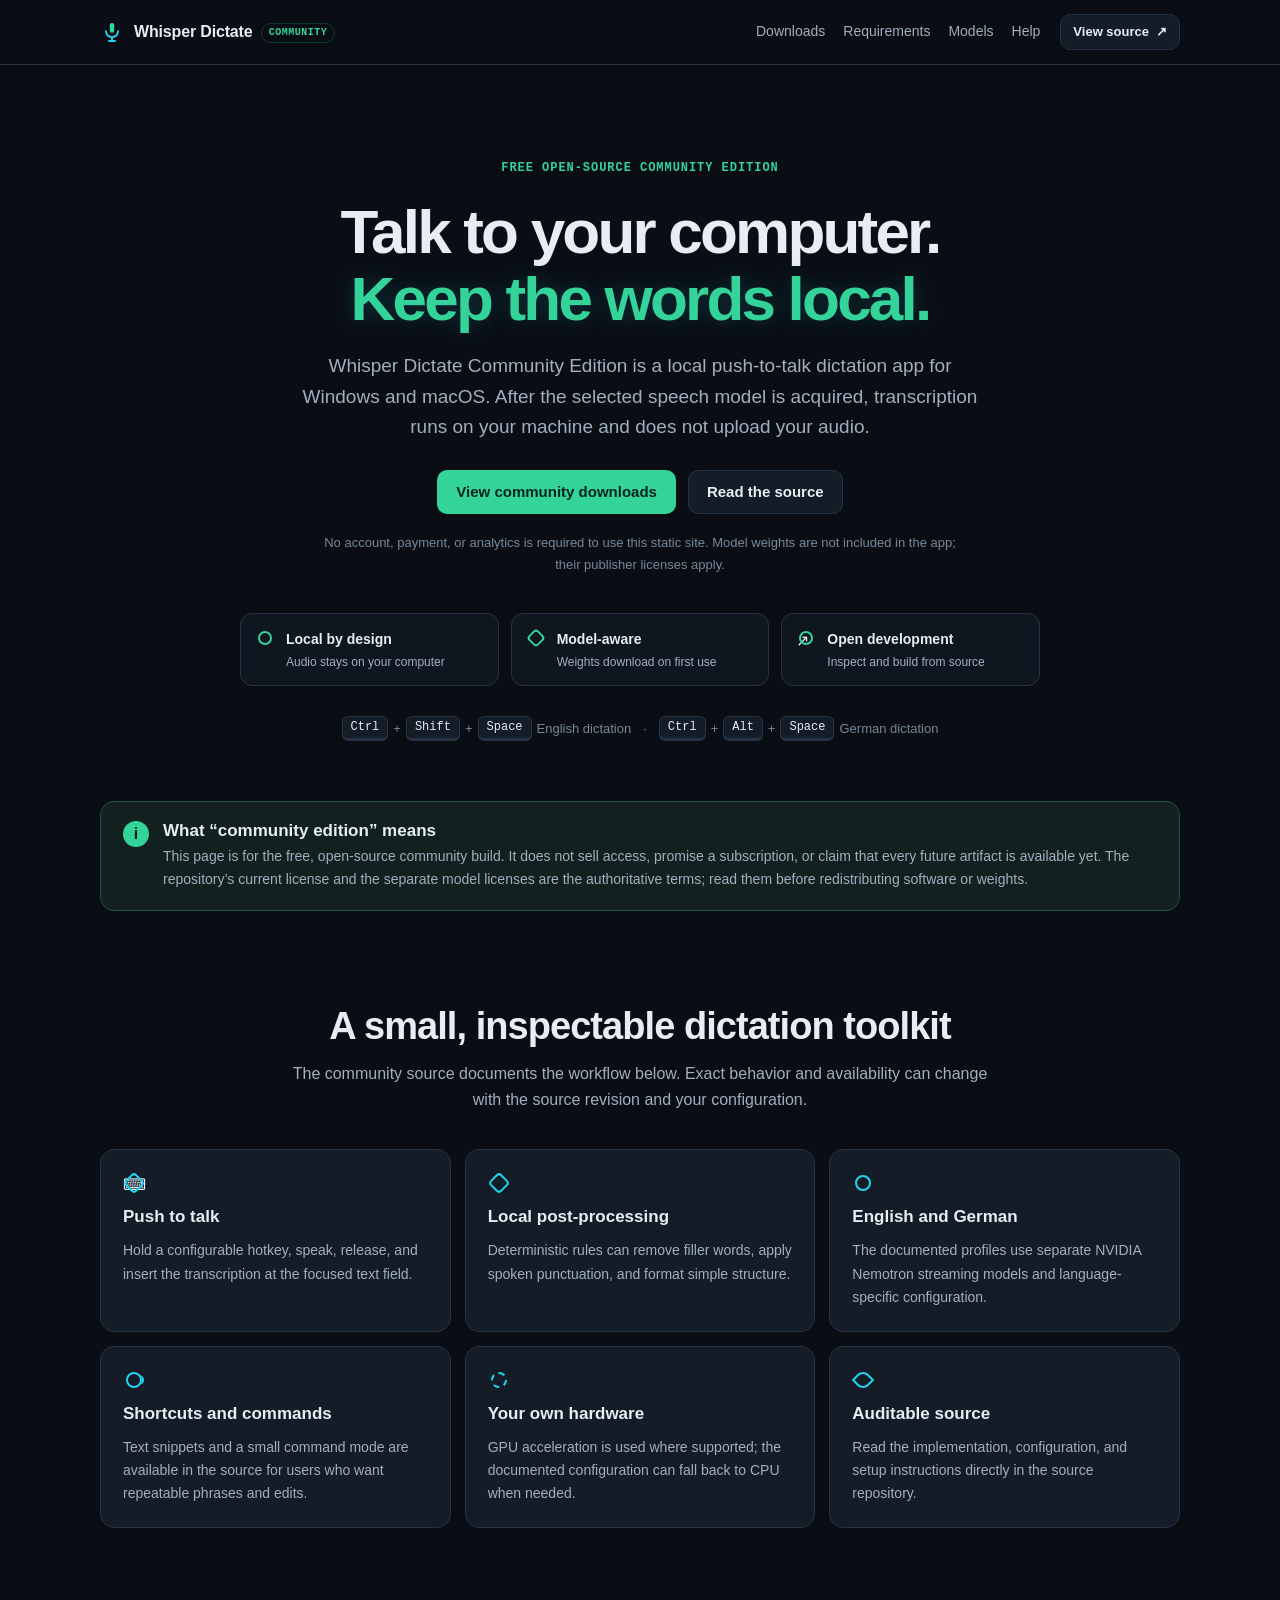
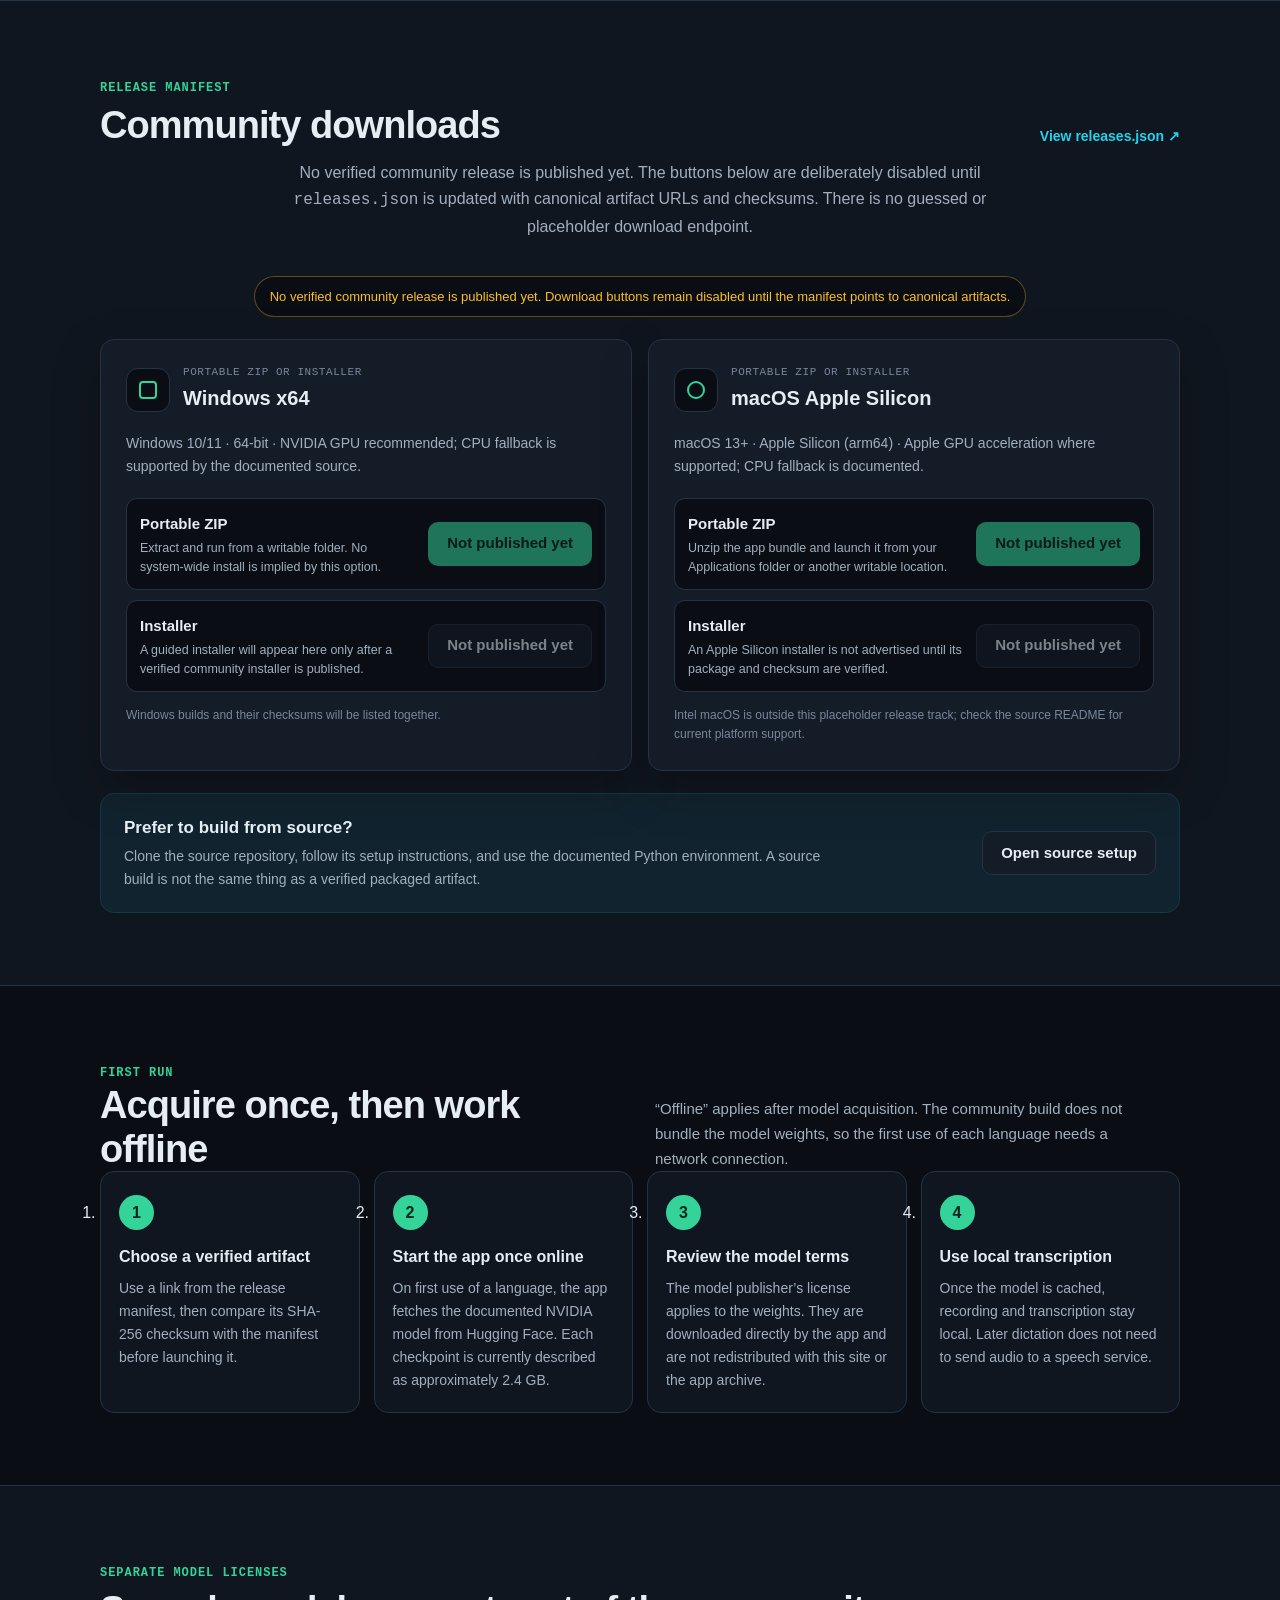
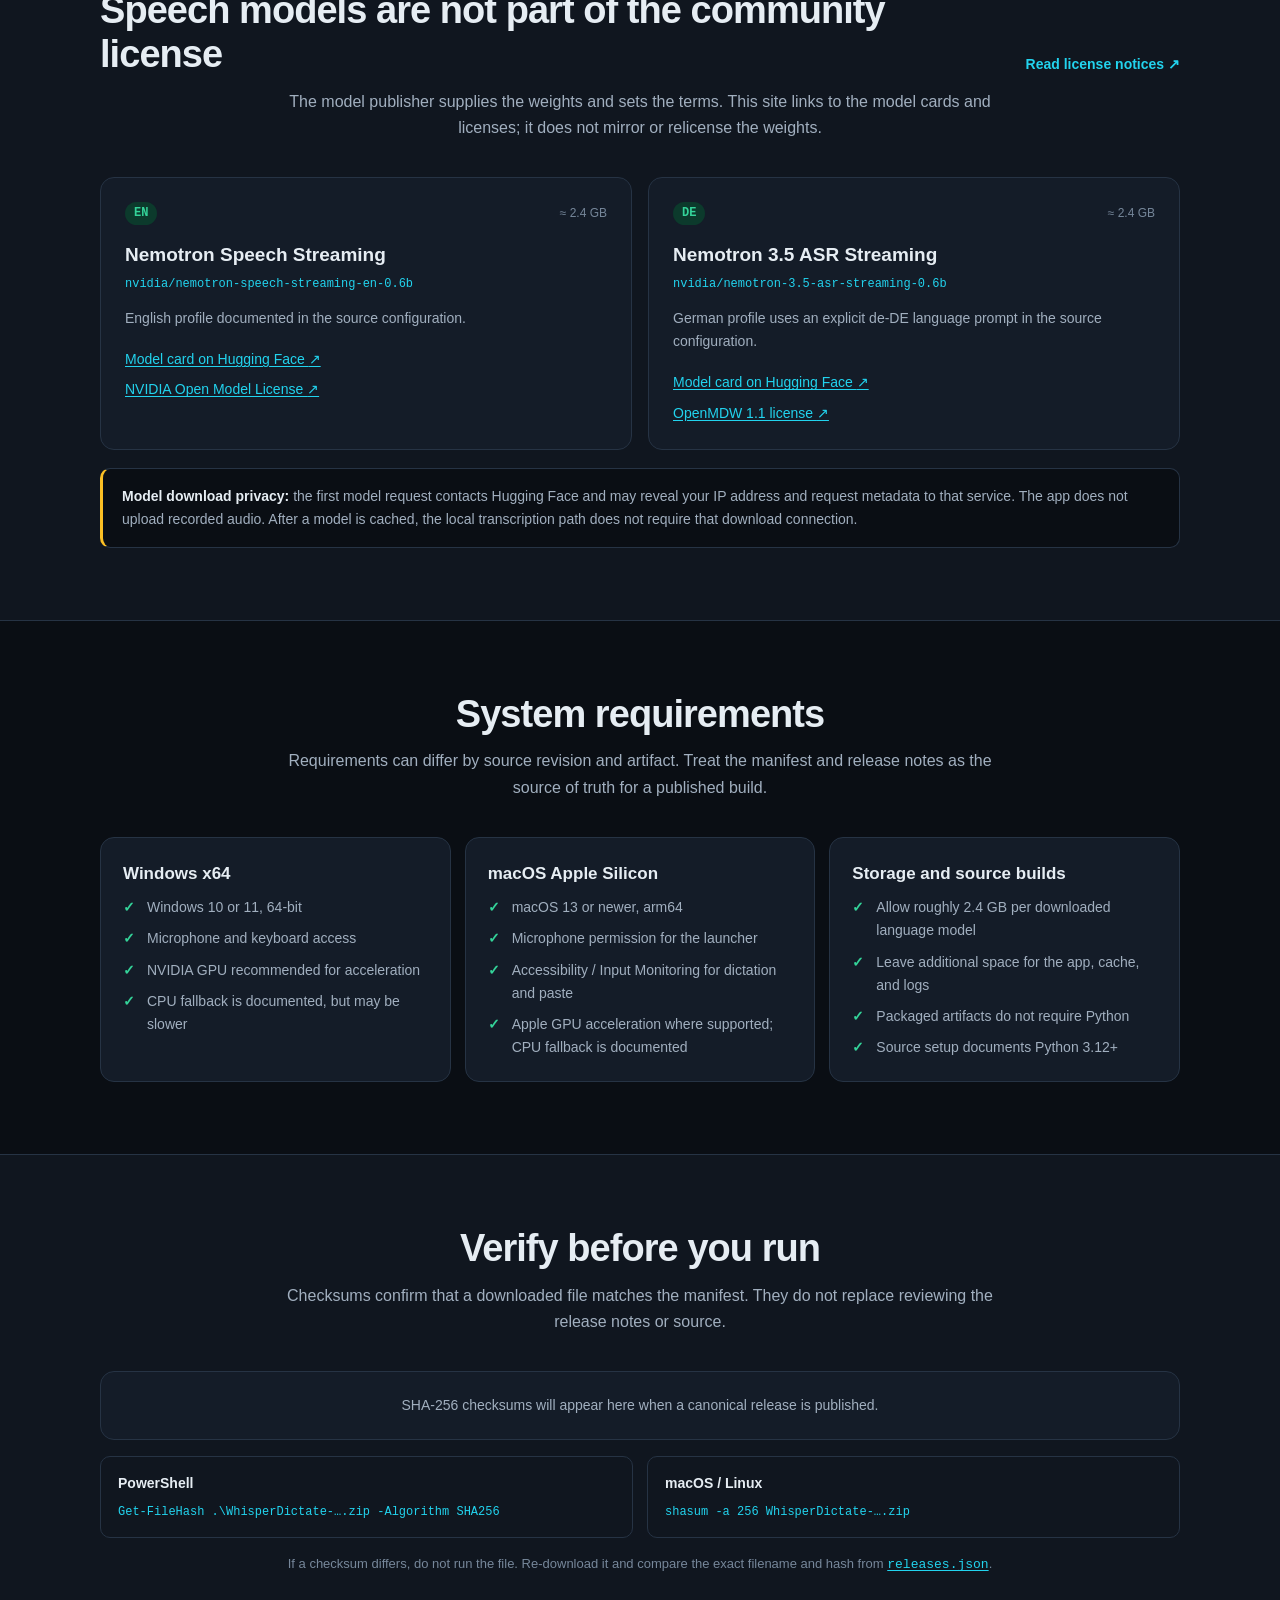
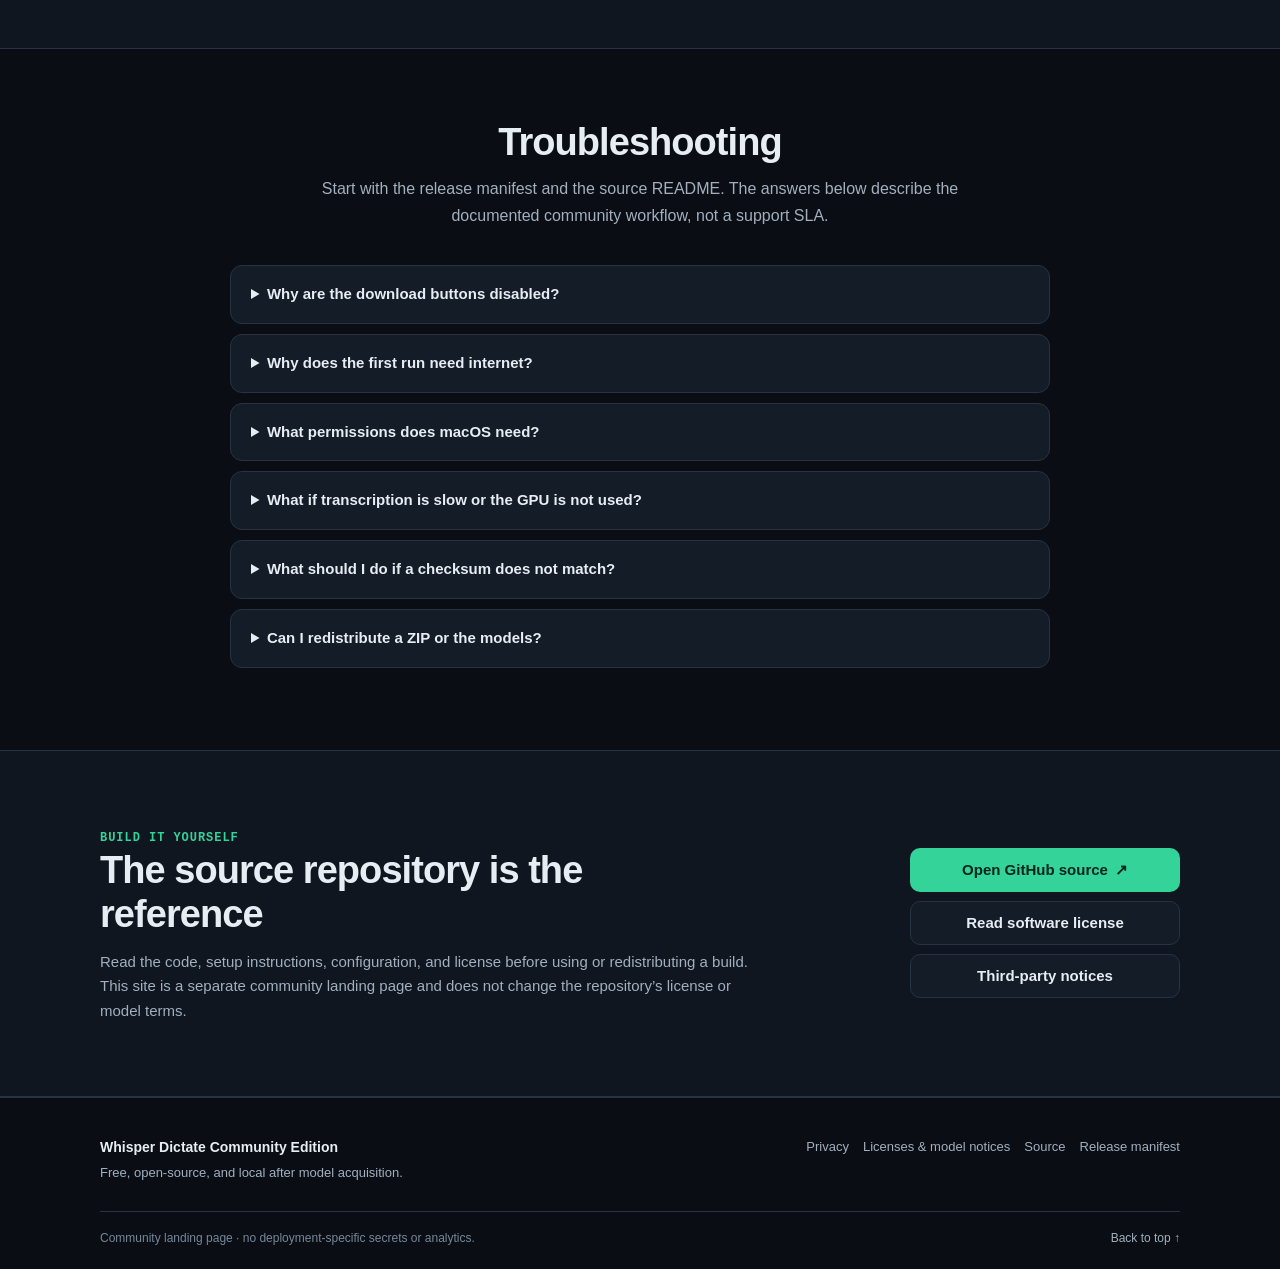
==== commit d0e3c452: "docs: describe the MIT community edition as open source" ====
--- a/index.html
+++ b/index.html
@@ -5,7 +5,7 @@
   <meta name="viewport" content="width=device-width, initial-scale=1">
   <meta name="color-scheme" content="dark">
   <meta name="theme-color" content="#0a0e14">
-  <meta name="description" content="Whisper Dictate Community Edition: free, source-available local dictation for Windows and macOS. Speech models are acquired separately and transcription runs locally after the first download.">
+  <meta name="description" content="Whisper Dictate Community Edition: free, open-source local dictation for Windows and macOS. Speech models are acquired separately and transcription runs locally after the first download.">
   <title>Whisper Dictate Community Edition — local, offline dictation</title>
   <link rel="icon" href="data:image/svg+xml,%3Csvg xmlns='http://www.w3.org/2000/svg' viewBox='0 0 64 64'%3E%3Ccircle cx='32' cy='32' r='30' fill='%230a0e14'/%3E%3Crect x='26' y='12' width='12' height='24' rx='6' fill='%2334d399'/%3E%3Cpath d='M18 30a14 14 0 0 0 28 0' stroke='%2322d3ee' stroke-width='4' fill='none' stroke-linecap='round'/%3E%3Cpath d='M32 44v8' stroke='%2322d3ee' stroke-width='4' stroke-linecap='round'/%3E%3C/svg%3E">
   <link rel="stylesheet" href="./styles.css">
@@ -37,7 +37,7 @@
   <main id="main">
     <section class="hero" id="overview" aria-labelledby="hero-title">
       <div class="wrap">
-        <p class="eyebrow">Free community edition · source available</p>
+        <p class="eyebrow">Free open-source community edition</p>
         <h1 id="hero-title">Talk to your computer.<br><span class="grad">Keep the words local.</span></h1>
         <p class="lead">Whisper Dictate Community Edition is a local push-to-talk dictation app for Windows and macOS. After the selected speech model is acquired, transcription runs on your machine and does not upload your audio.</p>
         <div class="actions">
@@ -64,7 +64,7 @@
           <span class="notice-mark" aria-hidden="true">i</span>
           <div>
             <h2>What “community edition” means</h2>
-            <p>This page is for the free, source-available community build. It does not sell access, promise a subscription, or claim that every future artifact is available yet. The repository’s current license and the separate model licenses are the authoritative terms; read them before redistributing software or weights.</p>
+            <p>This page is for the free, open-source community build. It does not sell access, promise a subscription, or claim that every future artifact is available yet. The repository’s current license and the separate model licenses are the authoritative terms; read them before redistributing software or weights.</p>
           </div>
         </div>
       </div>
@@ -352,7 +352,7 @@
           </details>
           <details>
             <summary>Can I redistribute a ZIP or the models?</summary>
-            <p>Do not assume that the model or software terms permit redistribution. Read the repository <a href="https://github.com/rorshopping/whisper-dictate-community/blob/master/LICENSE">software license</a>, the linked model licenses, and the repository’s <a href="https://github.com/rorshopping/whisper-dictate-community/blob/master/THIRD-PARTY-NOTICES.md">third-party notices</a> first.</p>
+            <p>Do not assume that the model or software terms permit redistribution. Read the repository <a href="https://github.com/rorshopping/whisper-dictate-community/blob/main/LICENSE">software license</a>, the linked model licenses, and the repository’s <a href="https://github.com/rorshopping/whisper-dictate-community/blob/main/THIRD-PARTY-NOTICES.md">third-party notices</a> first.</p>
           </details>
         </div>
       </div>
@@ -367,8 +367,8 @@
         </div>
         <div class="source-links">
           <a class="btn btn-primary" href="https://github.com/rorshopping/whisper-dictate-community">Open GitHub source <span aria-hidden="true">↗</span></a>
-          <a class="btn btn-secondary" href="https://github.com/rorshopping/whisper-dictate-community/blob/master/LICENSE">Read software license</a>
-          <a class="btn btn-secondary" href="https://github.com/rorshopping/whisper-dictate-community/blob/master/THIRD-PARTY-NOTICES.md">Third-party notices</a>
+          <a class="btn btn-secondary" href="https://github.com/rorshopping/whisper-dictate-community/blob/main/LICENSE">Read software license</a>
+          <a class="btn btn-secondary" href="https://github.com/rorshopping/whisper-dictate-community/blob/main/THIRD-PARTY-NOTICES.md">Third-party notices</a>
         </div>
       </div>
     </section>
@@ -378,7 +378,7 @@
     <div class="wrap footer-inner">
       <div>
         <strong>Whisper Dictate Community Edition</strong>
-        <p>Free, source-available, and local after model acquisition.</p>
+        <p>Free, open-source, and local after model acquisition.</p>
       </div>
       <div class="footer-links">
         <a href="./privacy.html">Privacy</a>
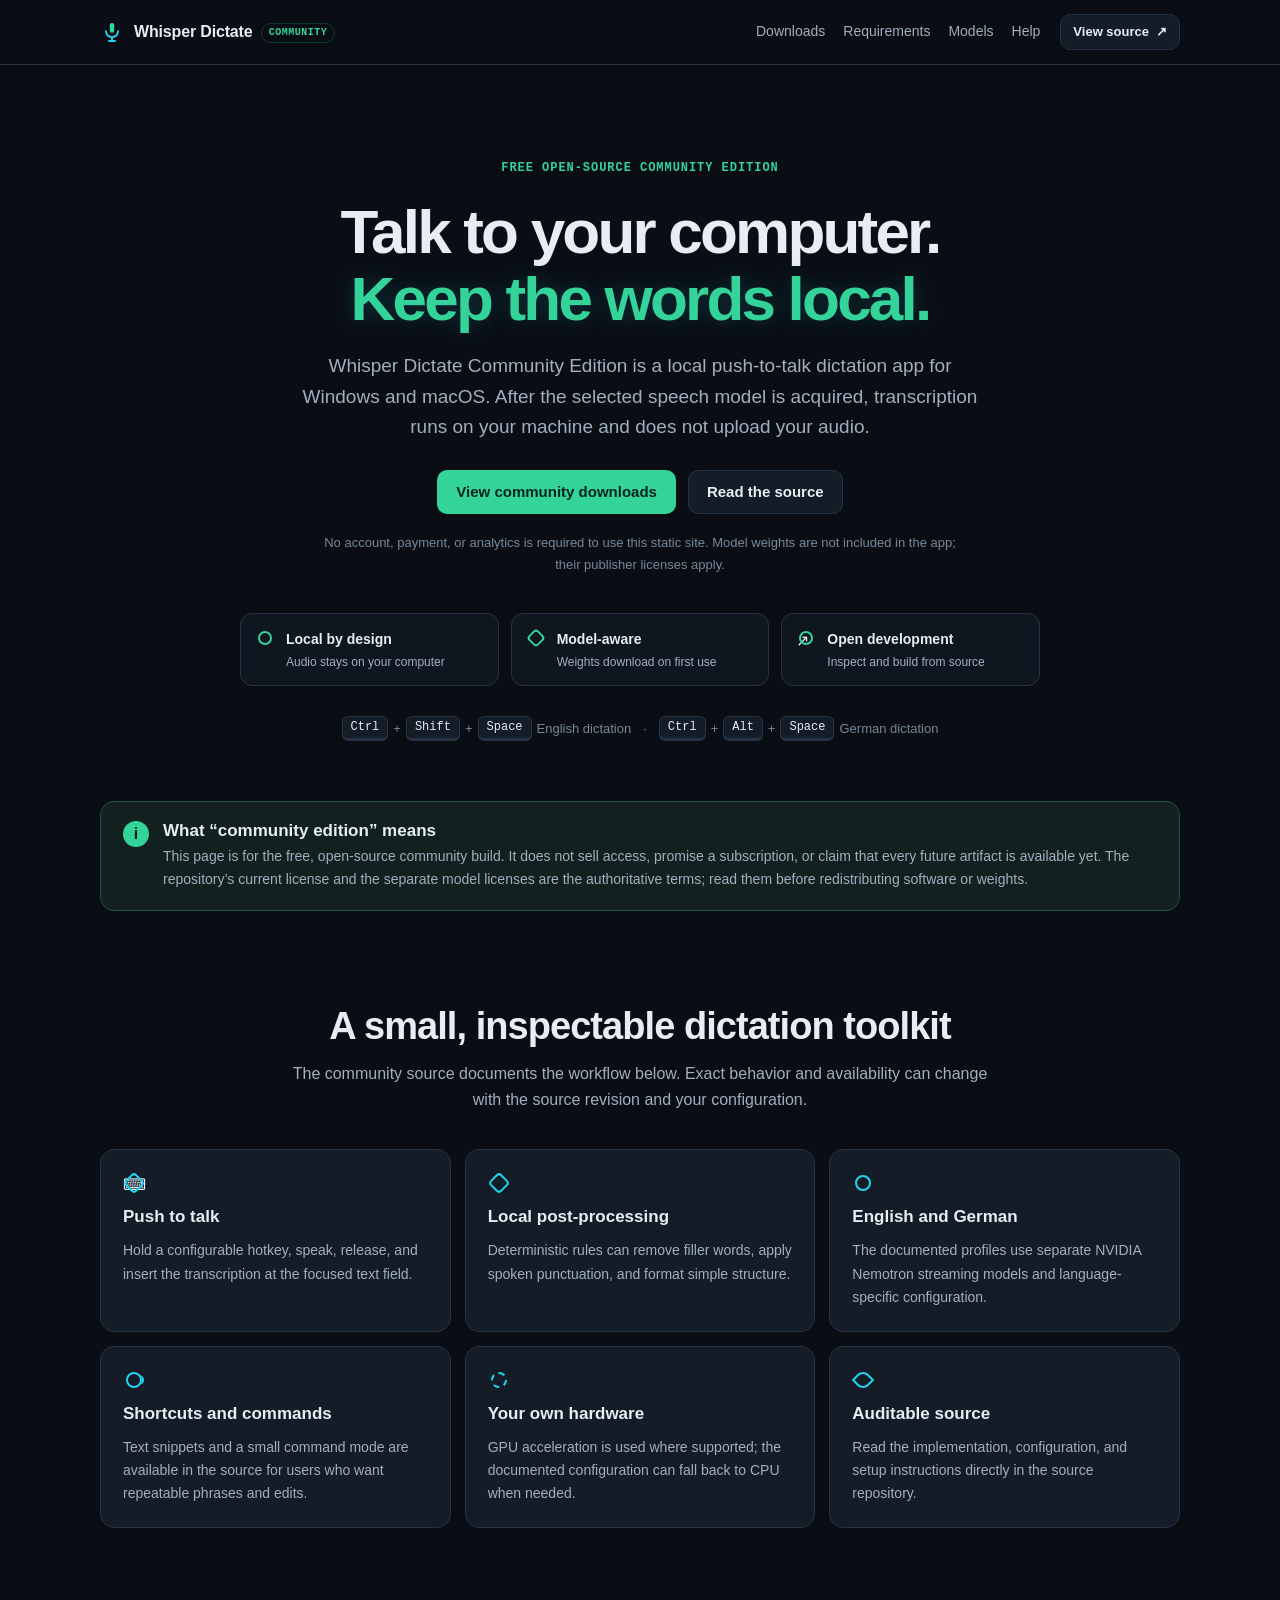
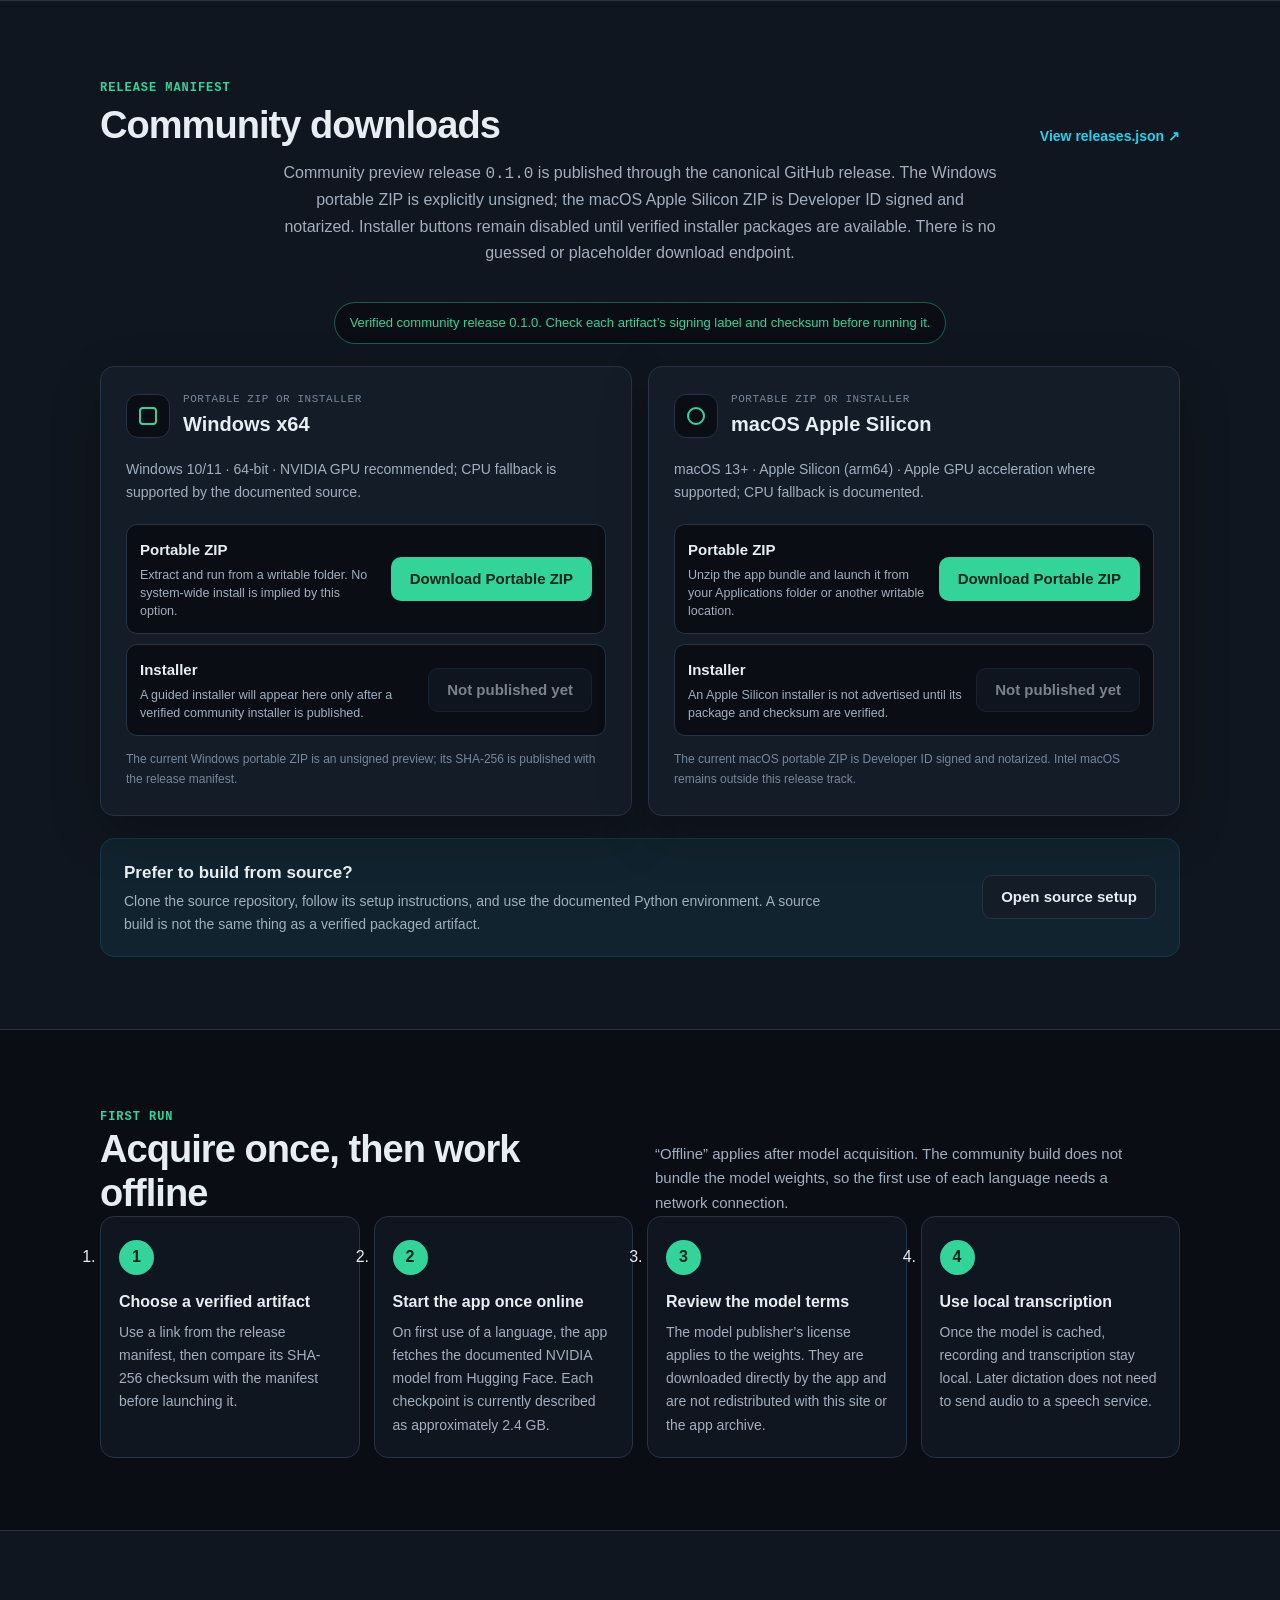
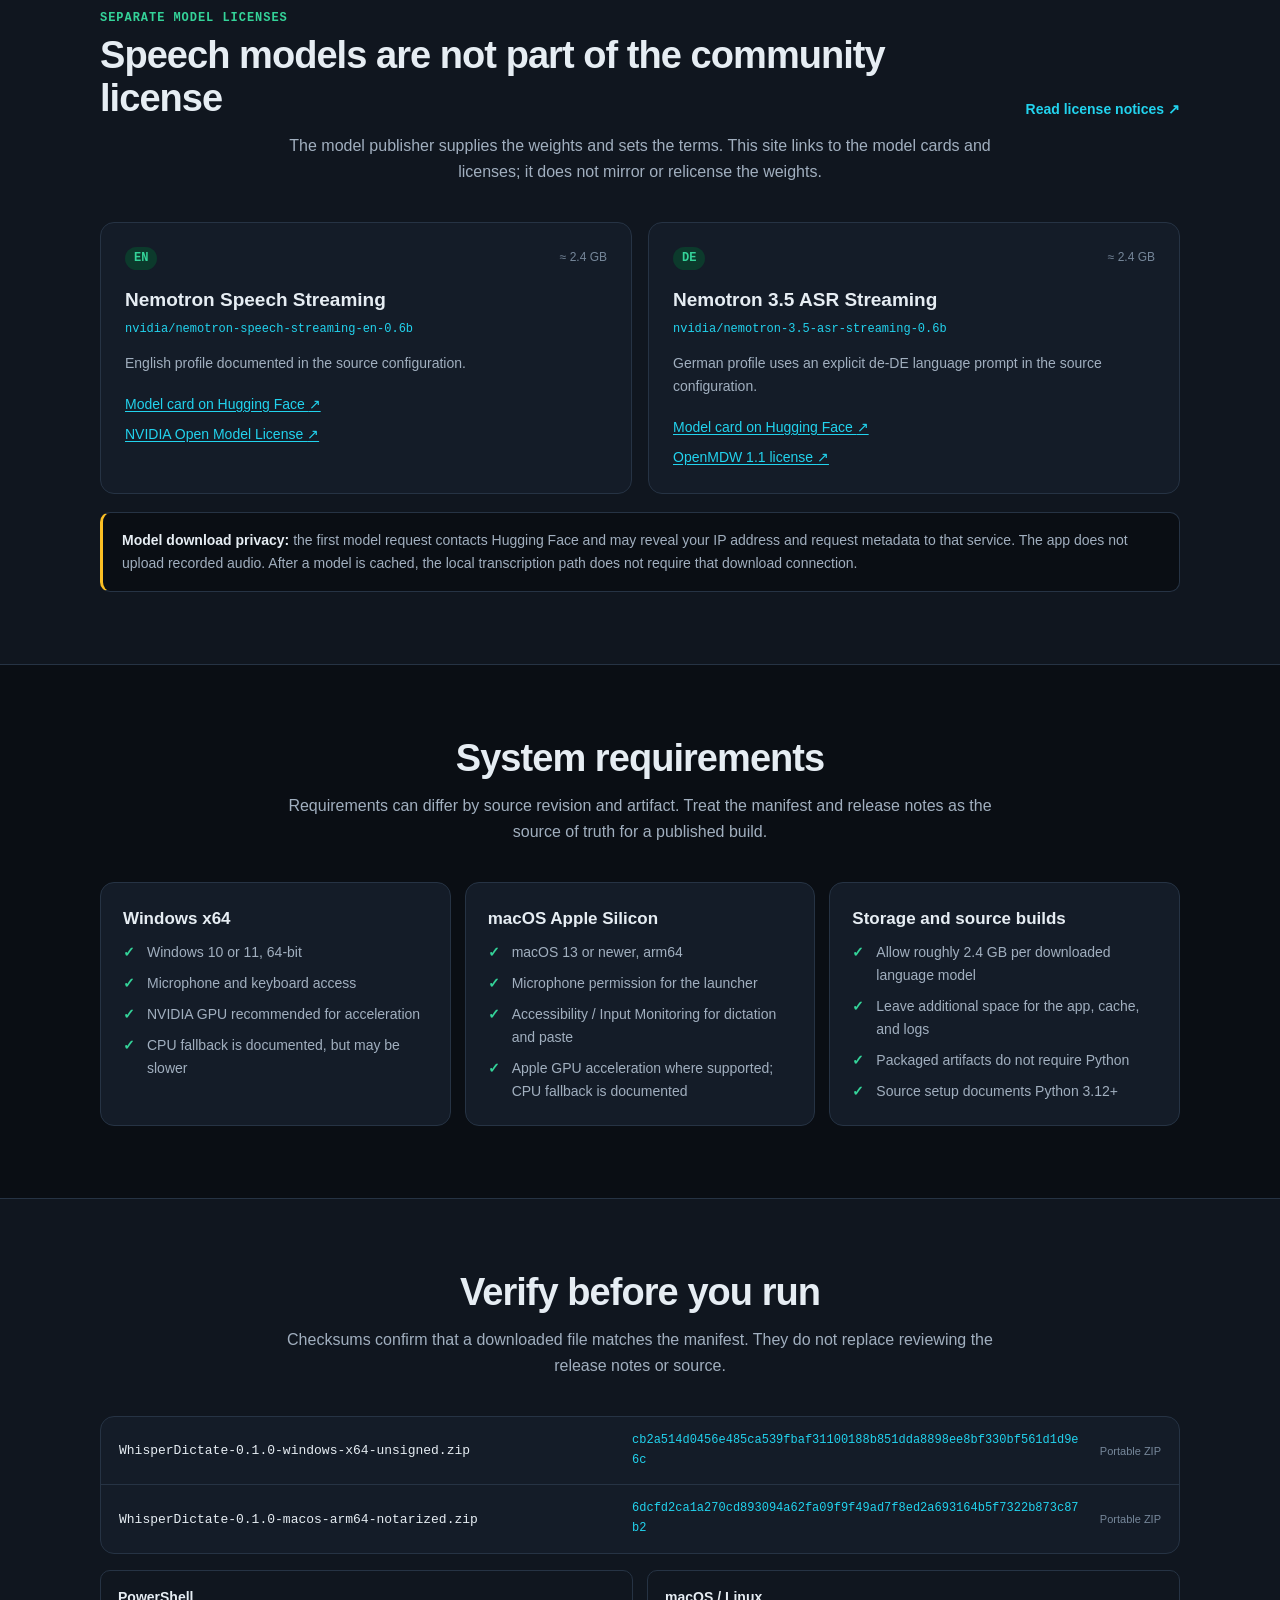
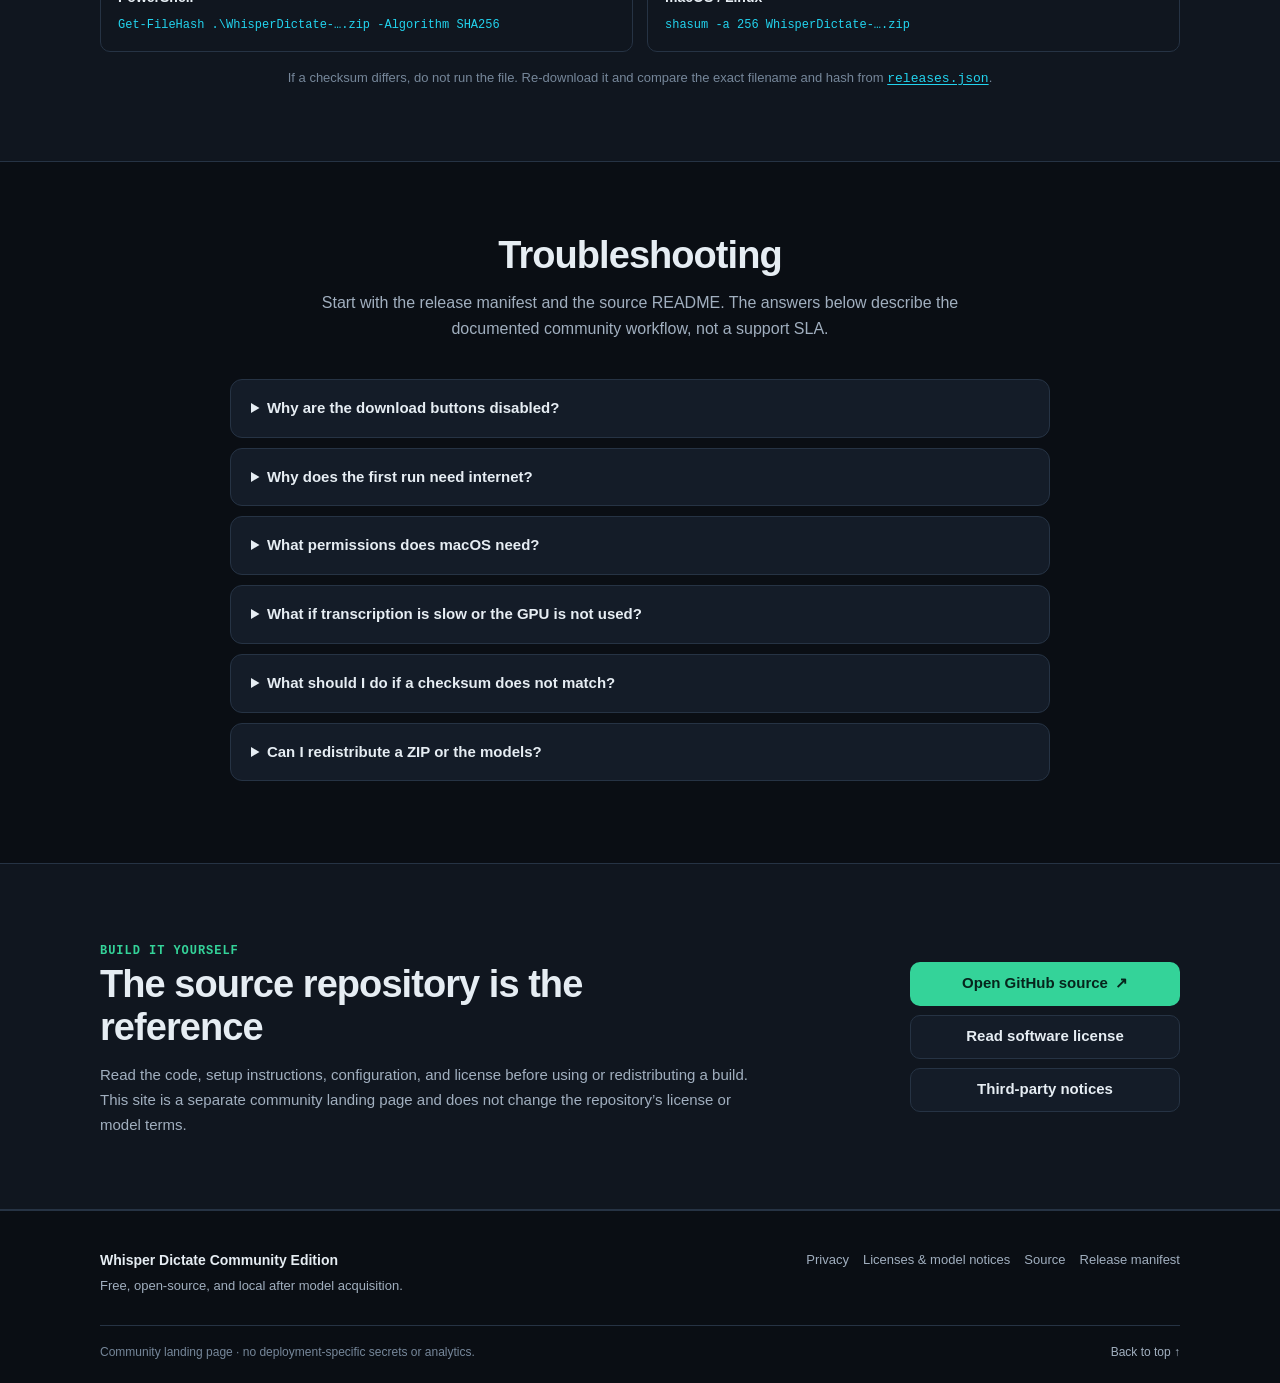
==== commit e90fb2bd: "release: publish community preview manifest" ====
--- a/index.html
+++ b/index.html
@@ -118,7 +118,7 @@
           </div>
           <a class="text-link" href="./releases.json">View releases.json <span aria-hidden="true">↗</span></a>
         </div>
-        <p class="sub">No verified community release is published yet. The buttons below are deliberately disabled until <code>releases.json</code> is updated with canonical artifact URLs and checksums. There is no guessed or placeholder download endpoint.</p>
+        <p class="sub">Community preview release <code>0.1.0</code> is published through the canonical GitHub release. The Windows portable ZIP is explicitly unsigned; the macOS Apple Silicon ZIP is Developer ID signed and notarized. Installer buttons remain disabled until verified installer packages are available. There is no guessed or placeholder download endpoint.</p>
         <p class="release-status status-placeholder" id="release-status" role="status" aria-live="polite">Loading the release manifest…</p>
         <noscript><p class="inline-note">JavaScript is required to read the same-origin release manifest. The download buttons stay disabled for safety; you can still inspect <a href="./releases.json"><code>releases.json</code></a> and the <a href="https://github.com/rorshopping/whisper-dictate-community">source repository</a>.</p></noscript>
 
@@ -148,7 +148,7 @@
                 <button class="btn btn-secondary download-action" type="button" data-download data-platform="windows-x64" data-artifact="installer" disabled>Not published yet</button>
               </div>
             </div>
-            <p class="artifact-note">Windows builds and their checksums will be listed together.</p>
+            <p class="artifact-note">The current Windows portable ZIP is an unsigned preview; its SHA-256 is published with the release manifest.</p>
           </article>
 
           <article class="release-card" data-platform-card="macos-apple-silicon" aria-labelledby="macos-title">
@@ -176,7 +176,7 @@
                 <button class="btn btn-secondary download-action" type="button" data-download data-platform="macos-apple-silicon" data-artifact="installer" disabled>Not published yet</button>
               </div>
             </div>
-            <p class="artifact-note">Intel macOS is outside this placeholder release track; check the source README for current platform support.</p>
+            <p class="artifact-note">The current macOS portable ZIP is Developer ID signed and notarized. Intel macOS remains outside this release track.</p>
           </article>
         </div>
 
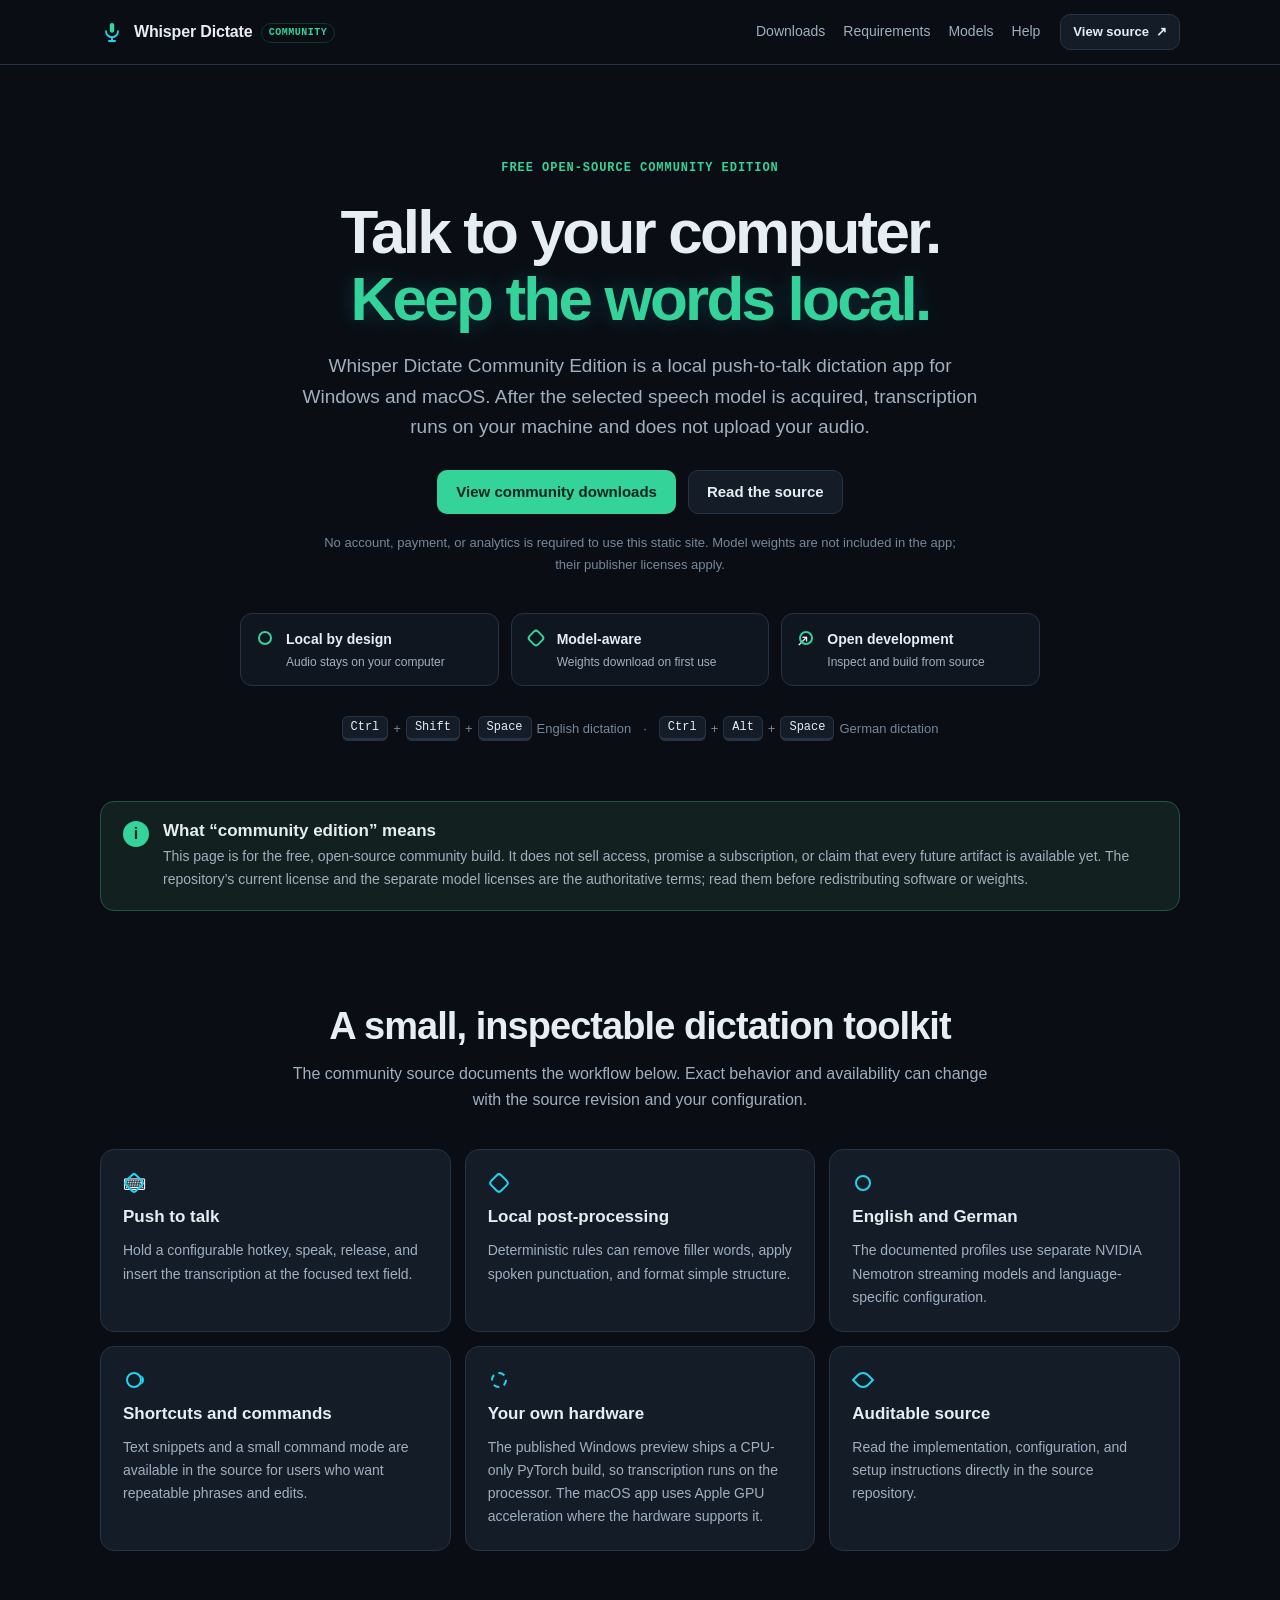
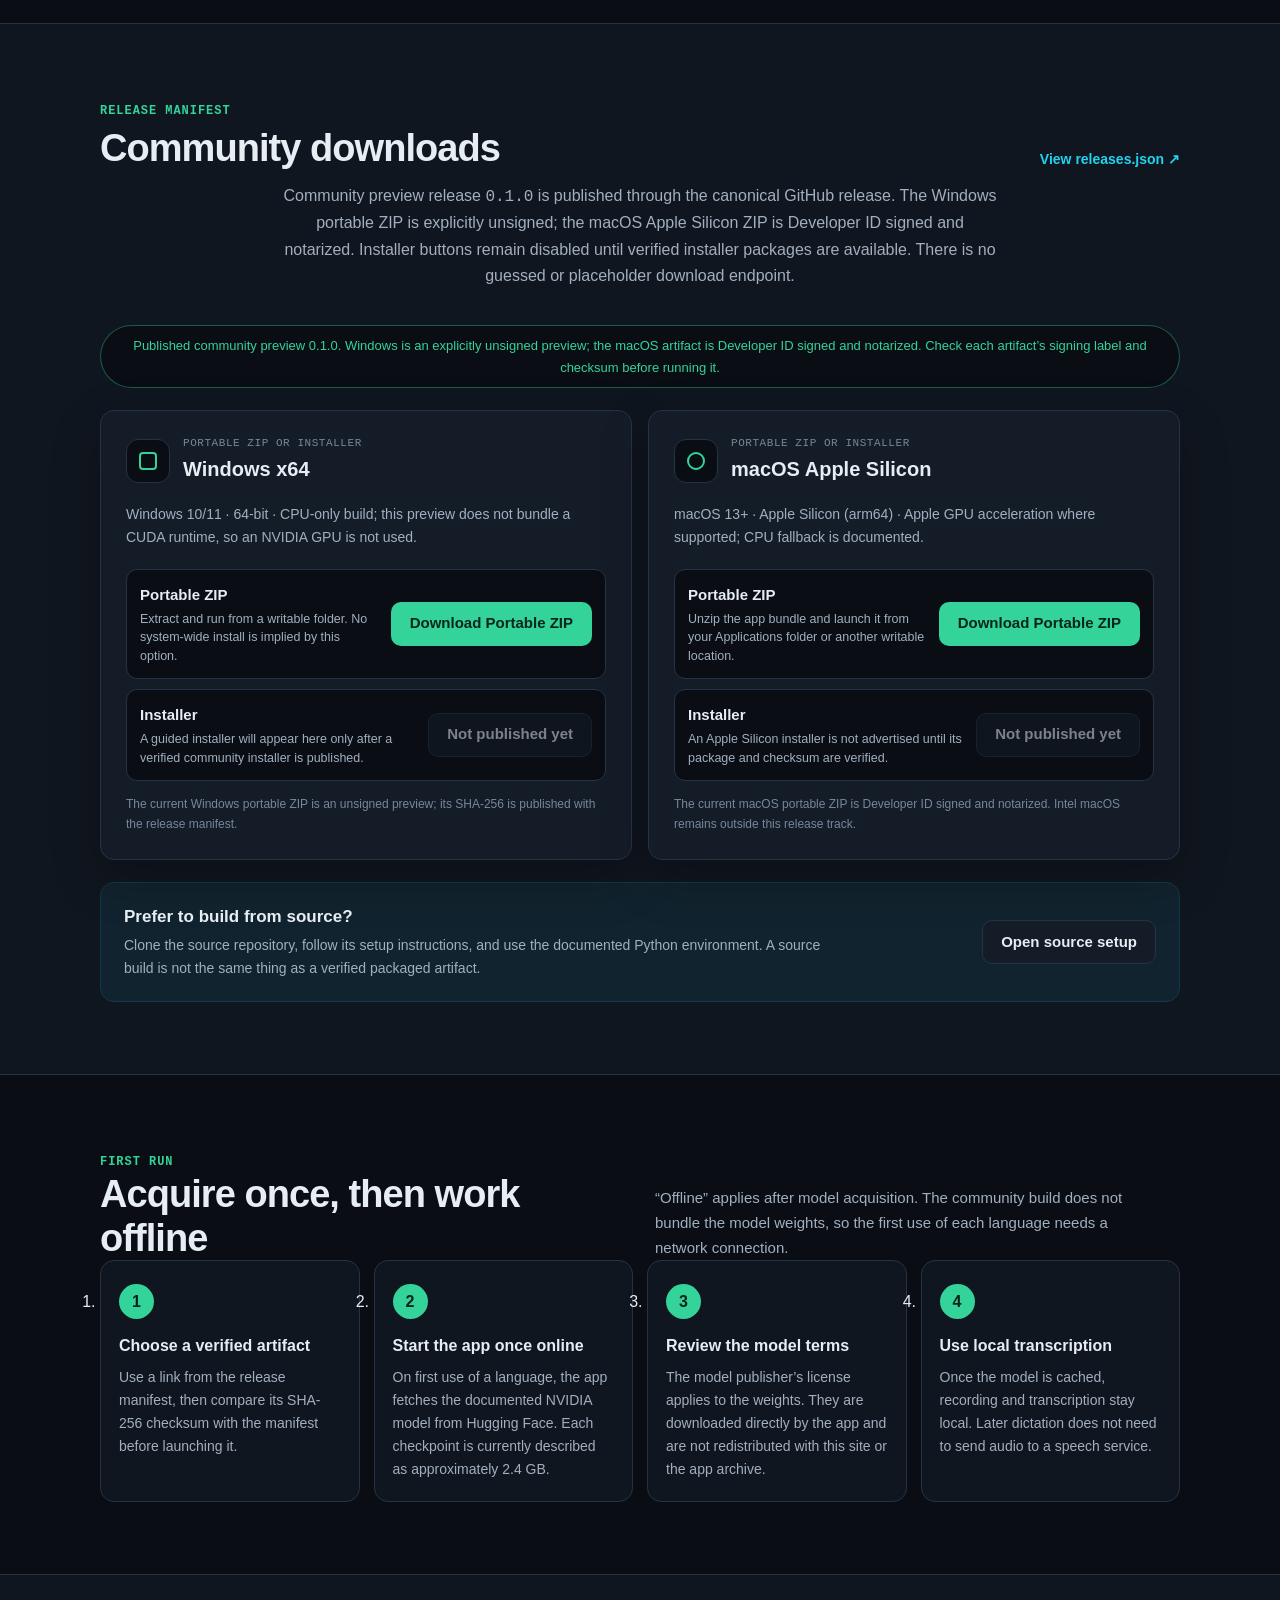
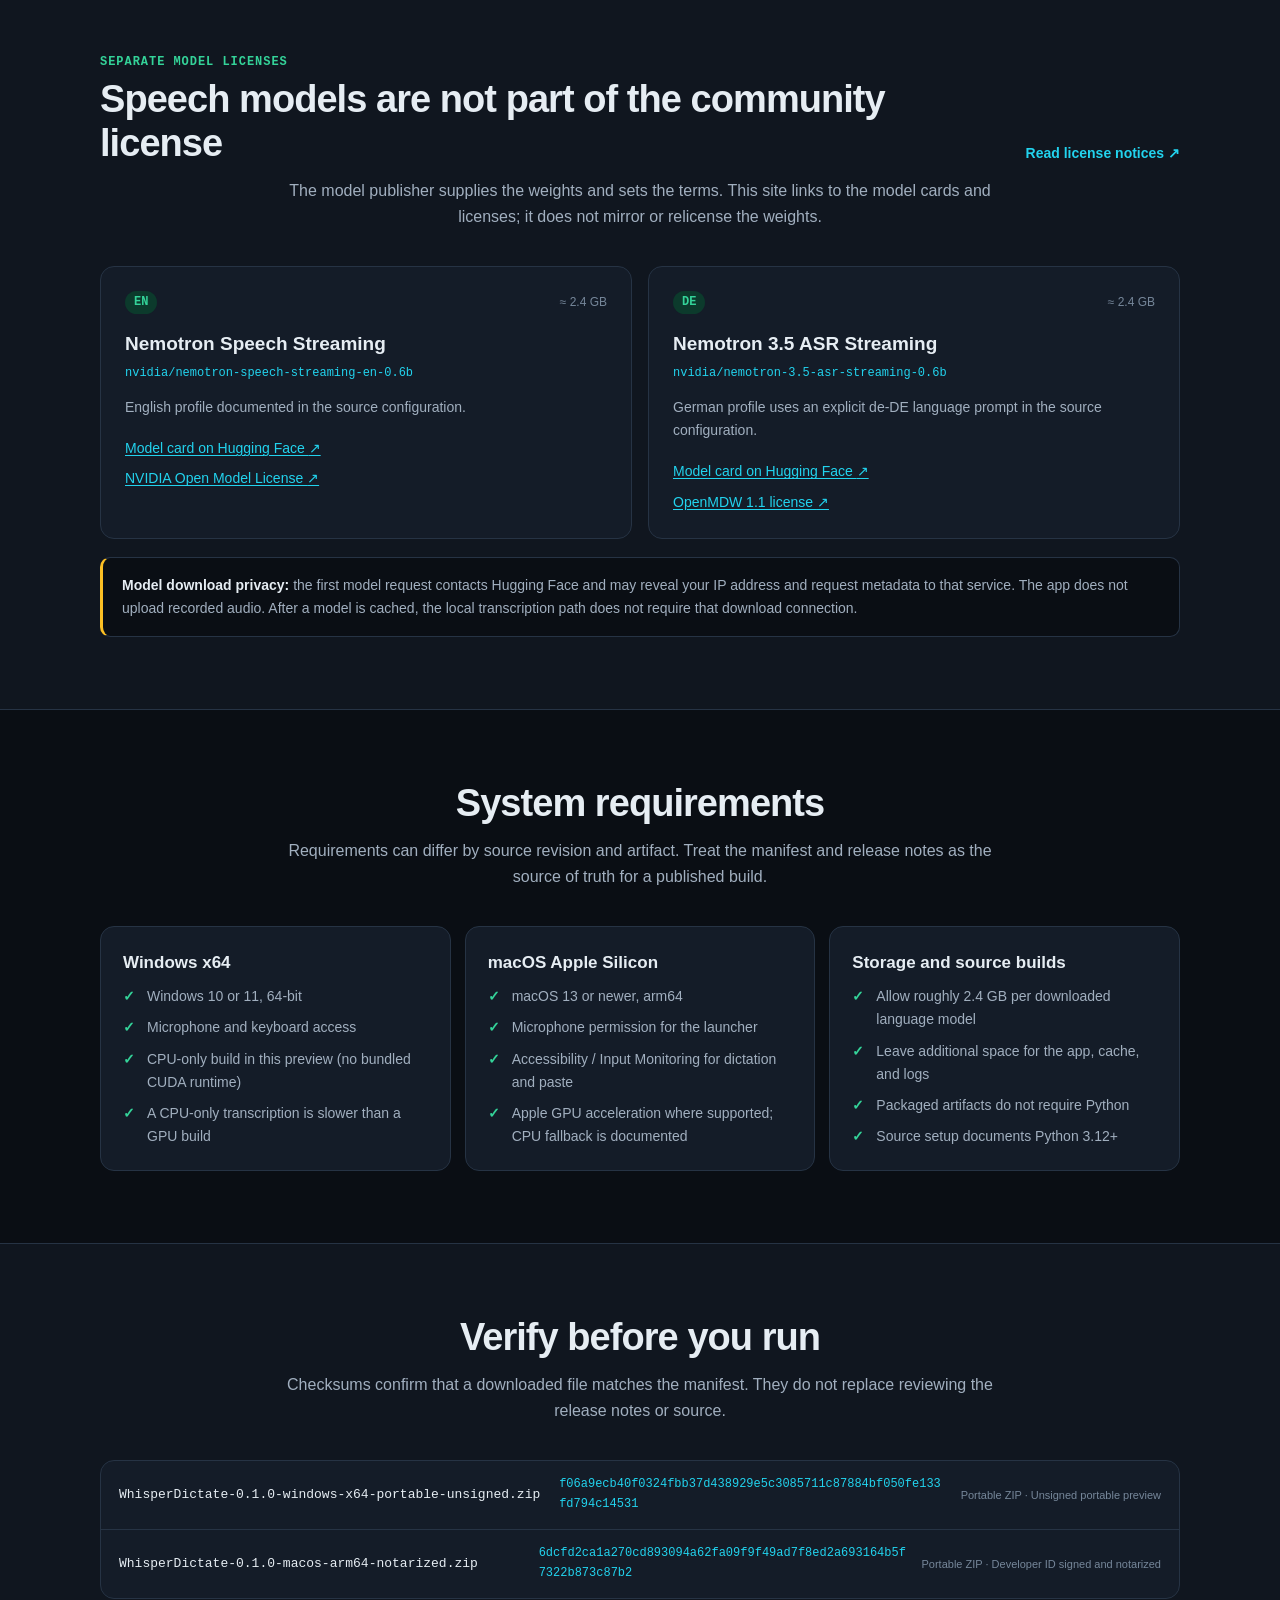
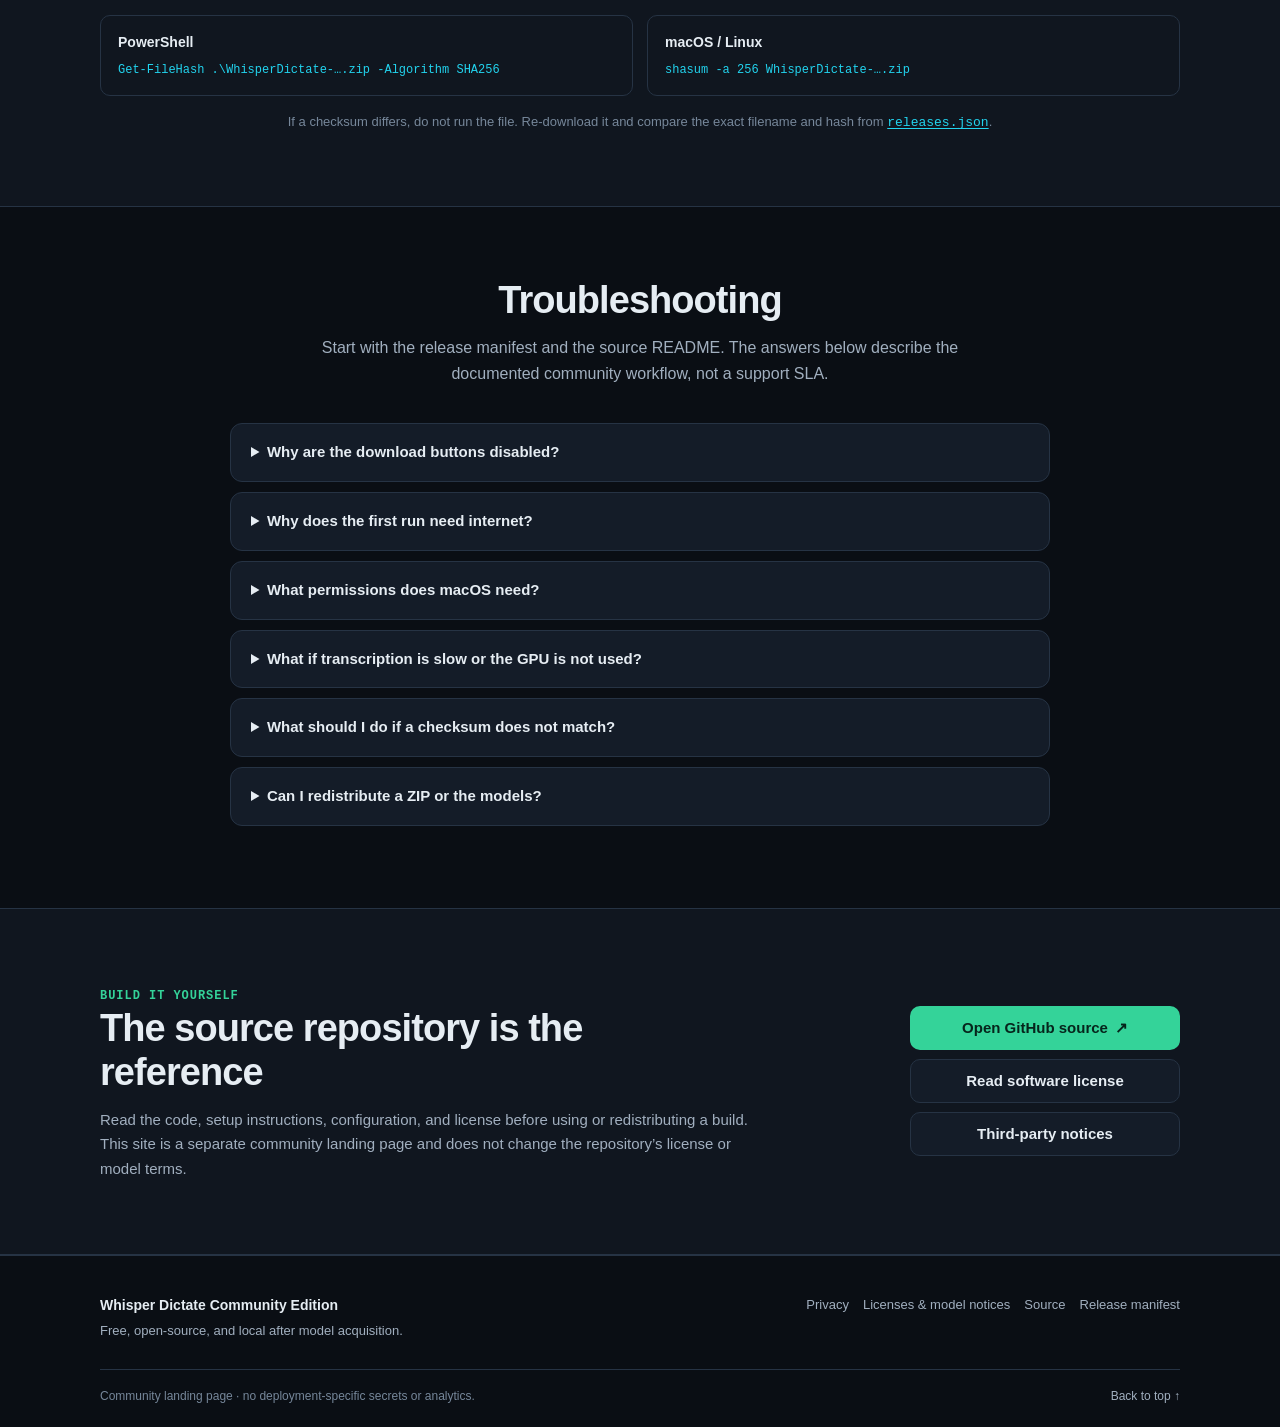
==== commit 01638220: "docs: state the Windows preview is a CPU-only build" ====
--- a/index.html
+++ b/index.html
@@ -98,7 +98,7 @@
           <article class="card">
             <div class="card-icon" aria-hidden="true"></div>
             <h3>Your own hardware</h3>
-            <p>GPU acceleration is used where supported; the documented configuration can fall back to CPU when needed.</p>
+            <p>The published Windows preview ships a CPU-only PyTorch build, so transcription runs on the processor. The macOS app uses Apple GPU acceleration where the hardware supports it.</p>
           </article>
           <article class="card">
             <div class="card-icon" aria-hidden="true"></div>
@@ -131,7 +131,7 @@
                 <h3 id="windows-title">Windows x64</h3>
               </div>
             </div>
-            <p class="platform-requirements">Windows 10/11 · 64-bit · NVIDIA GPU recommended; CPU fallback is supported by the documented source.</p>
+            <p class="platform-requirements">Windows 10/11 · 64-bit · CPU-only build; this preview does not bundle a CUDA runtime, so an NVIDIA GPU is not used.</p>
             <div class="download-list">
               <div class="download-row">
                 <div>
@@ -278,8 +278,8 @@
             <ul class="check-list">
               <li>Windows 10 or 11, 64-bit</li>
               <li>Microphone and keyboard access</li>
-              <li>NVIDIA GPU recommended for acceleration</li>
-              <li>CPU fallback is documented, but may be slower</li>
+              <li>CPU-only build in this preview (no bundled CUDA runtime)</li>
+              <li>A CPU-only transcription is slower than a GPU build</li>
             </ul>
           </article>
           <article class="requirement-card">
@@ -344,7 +344,7 @@
           </details>
           <details>
             <summary>What if transcription is slow or the GPU is not used?</summary>
-            <p>Check the release/source configuration and the app log. GPU acceleration depends on the platform, available hardware, model, and chosen device. The documented configuration can fall back to CPU, which is generally slower.</p>
+            <p>Check the release/source configuration and the app log. The published Windows preview is a CPU-only build, so an NVIDIA GPU is not used there; the macOS app uses Apple GPU acceleration where the hardware supports it. A CPU-only run is generally slower than an accelerated one.</p>
           </details>
           <details>
             <summary>What should I do if a checksum does not match?</summary>
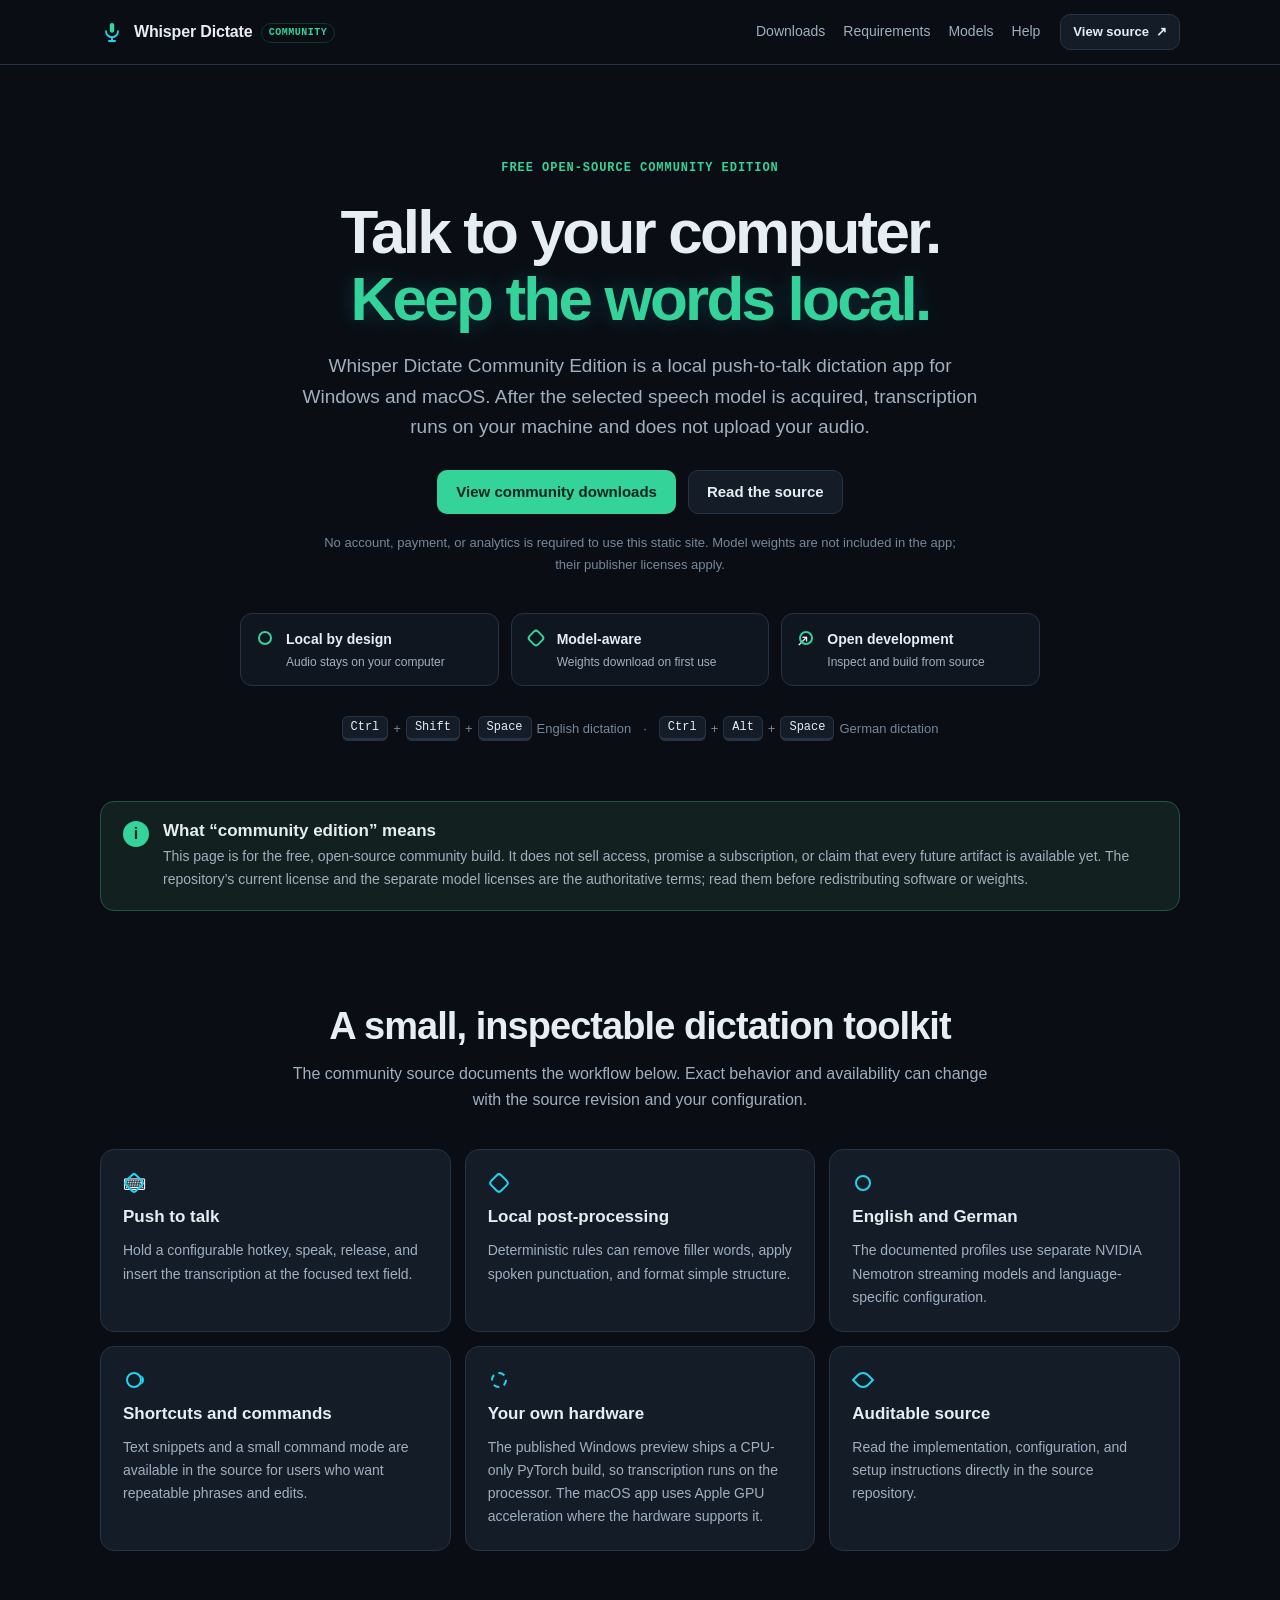
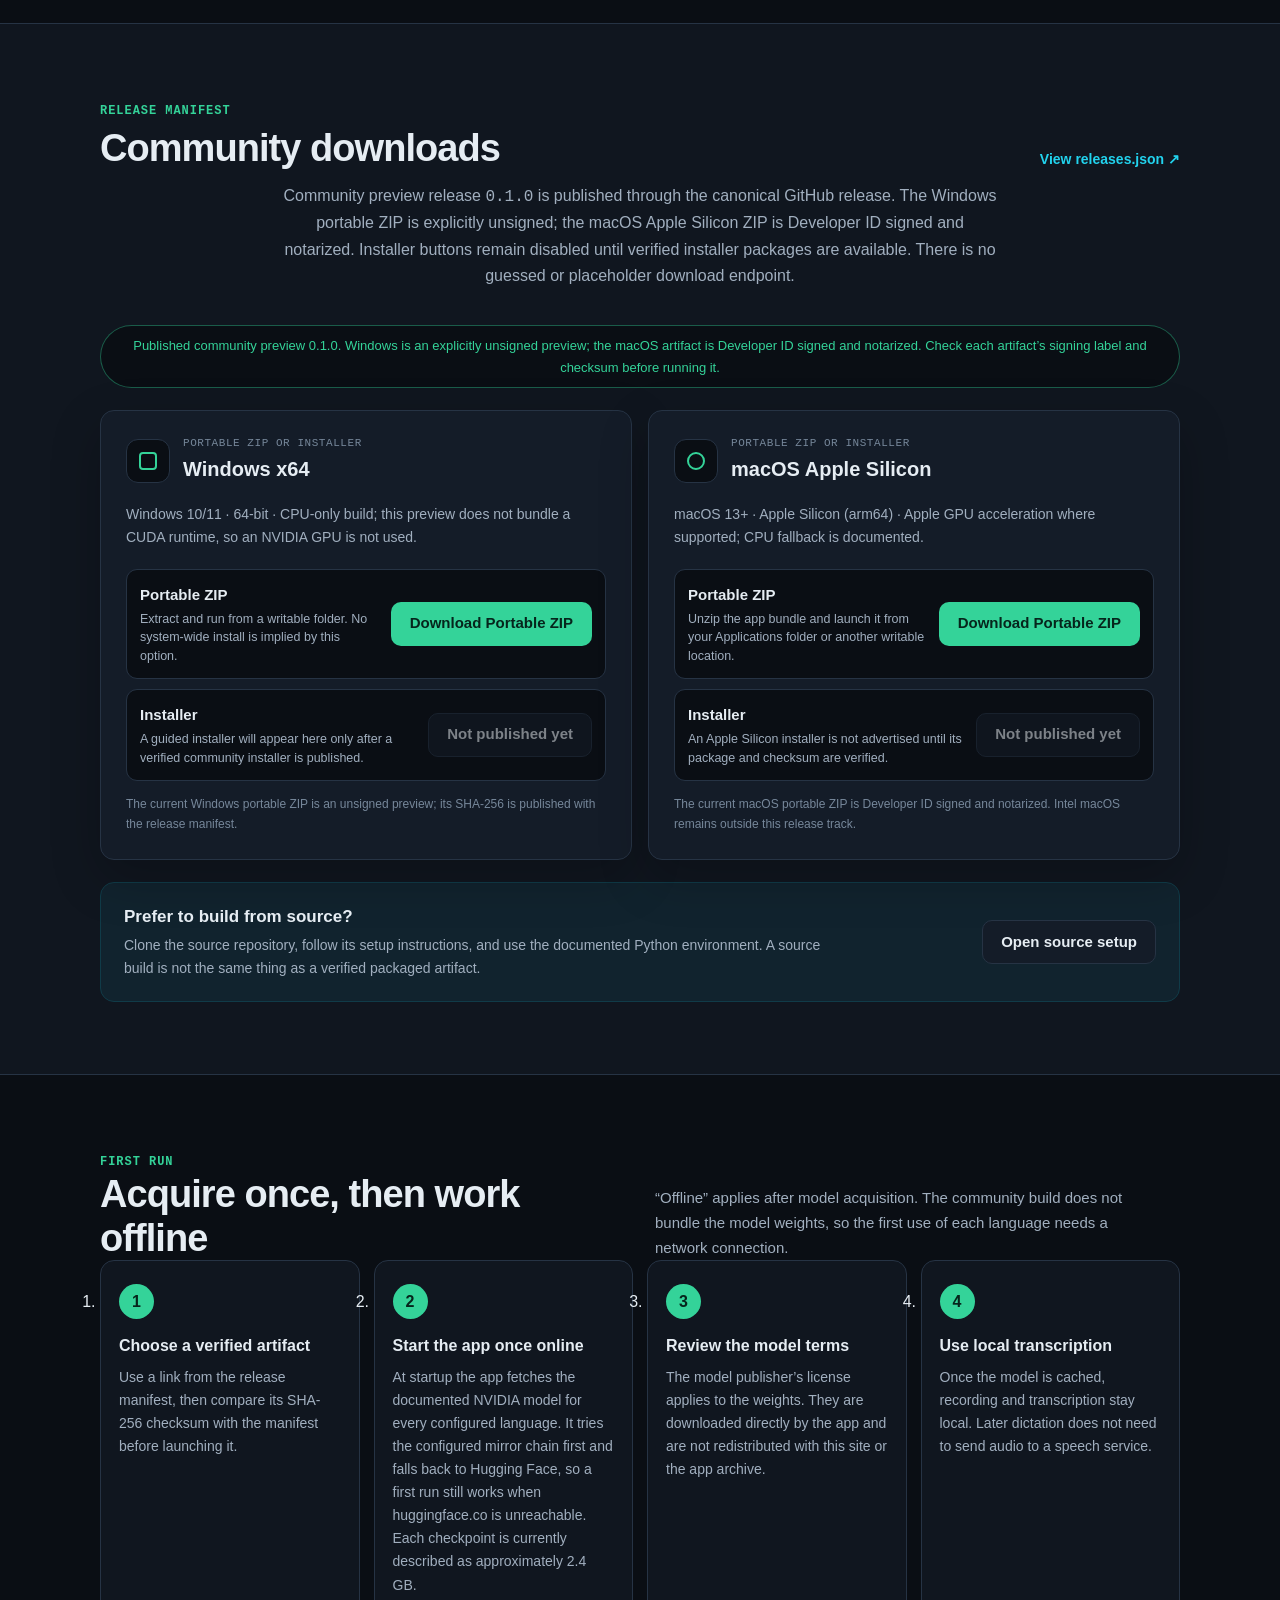
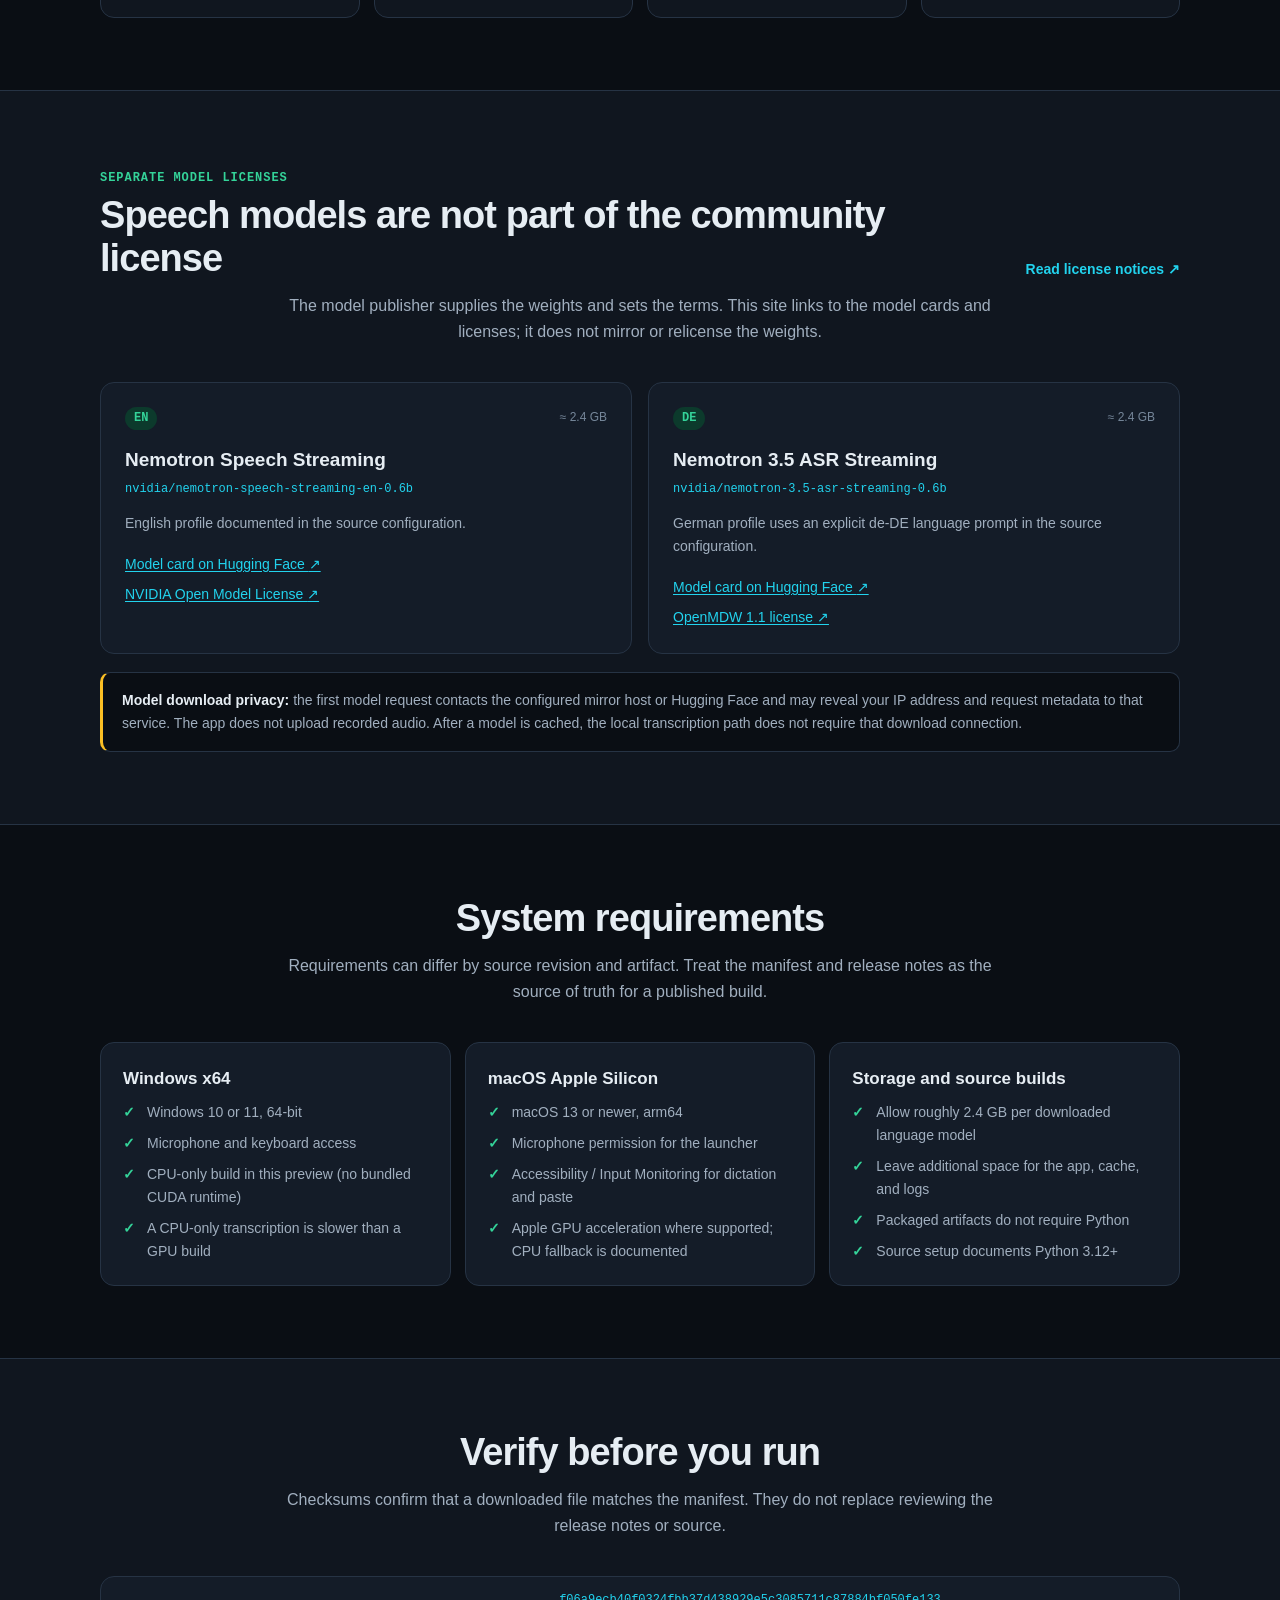
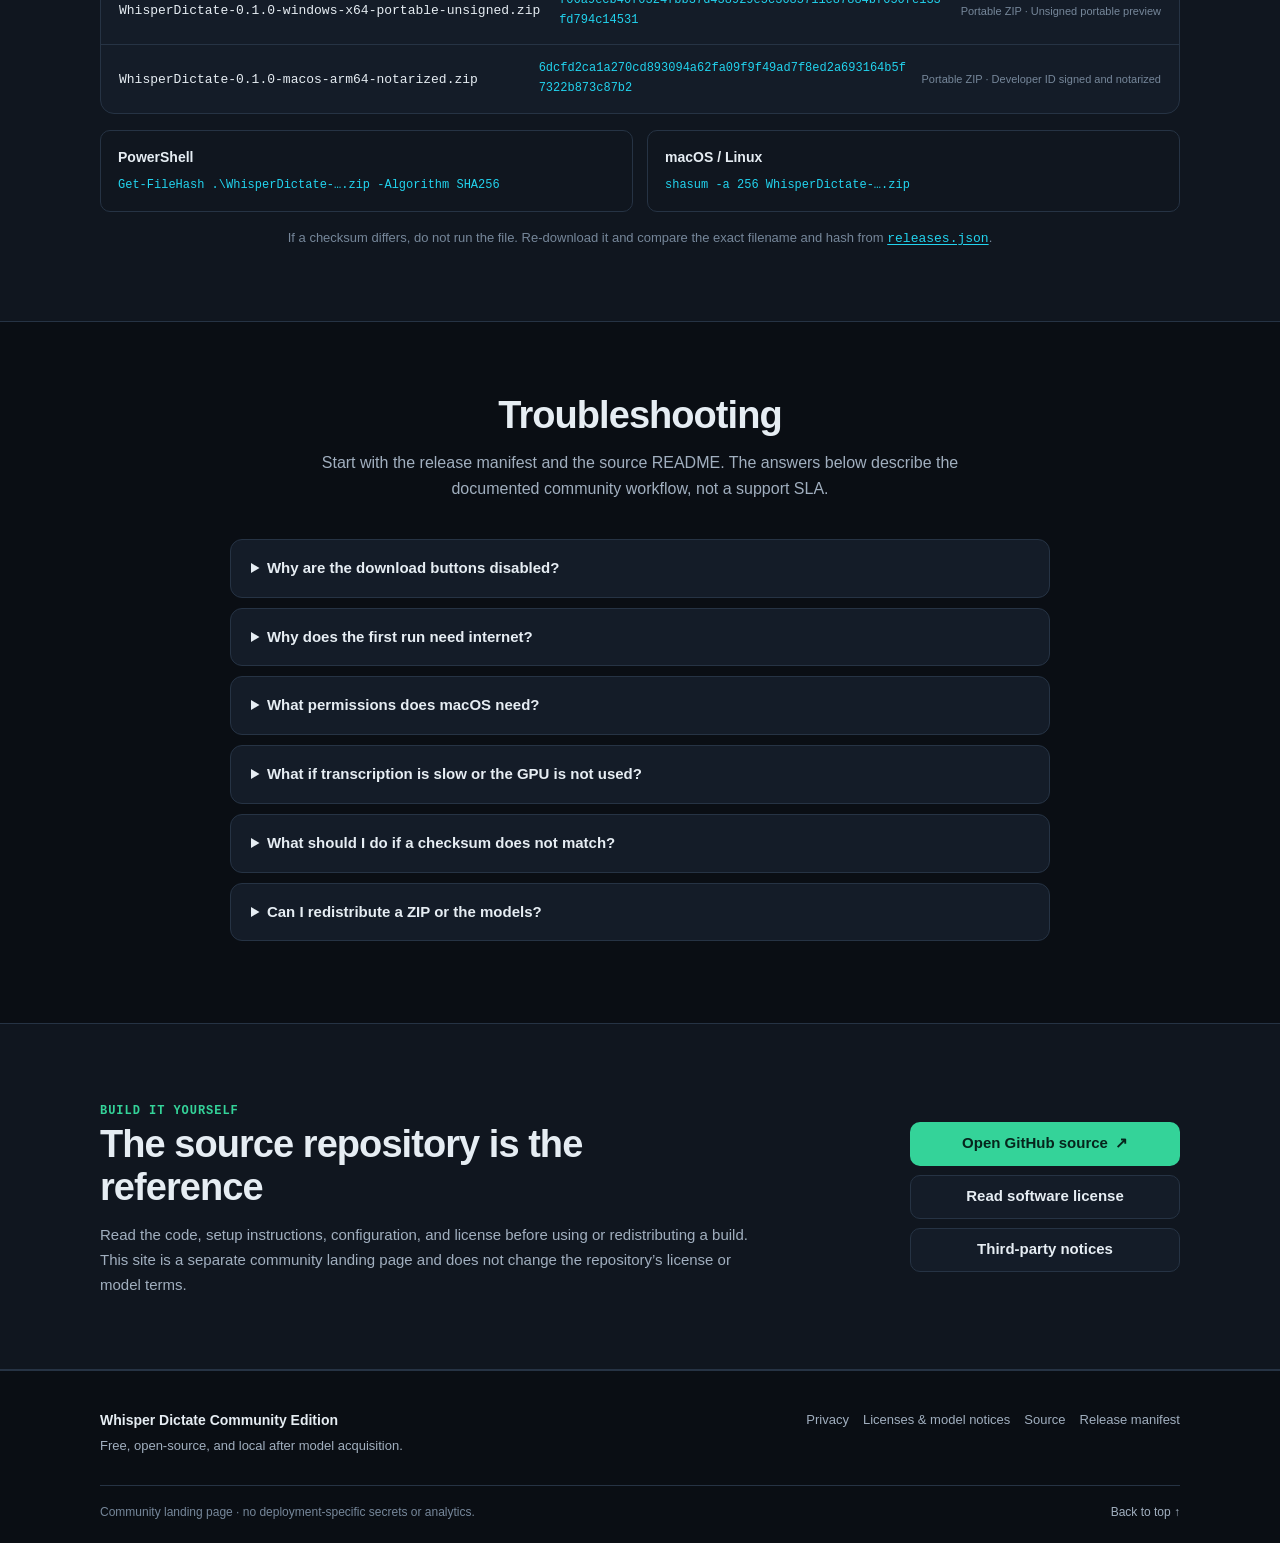
==== commit 8bd36dd9: "docs: describe the mirror chain on the first-run page" ====
--- a/index.html
+++ b/index.html
@@ -208,7 +208,7 @@
           <li class="step">
             <span class="step-number">2</span>
             <h3>Start the app once online</h3>
-            <p>On first use of a language, the app fetches the documented NVIDIA model from Hugging Face. Each checkpoint is currently described as approximately 2.4 GB.</p>
+            <p>At startup the app fetches the documented NVIDIA model for every configured language. It tries the configured mirror chain first and falls back to Hugging Face, so a first run still works when huggingface.co is unreachable. Each checkpoint is currently described as approximately 2.4 GB.</p>
           </li>
           <li class="step">
             <span class="step-number">3</span>
@@ -263,7 +263,7 @@
           </article>
         </div>
         <div class="inline-note">
-          <strong>Model download privacy:</strong> the first model request contacts Hugging Face and may reveal your IP address and request metadata to that service. The app does not upload recorded audio. After a model is cached, the local transcription path does not require that download connection.
+          <strong>Model download privacy:</strong> the first model request contacts the configured mirror host or Hugging Face and may reveal your IP address and request metadata to that service. The app does not upload recorded audio. After a model is cached, the local transcription path does not require that download connection.
         </div>
       </div>
     </section>
